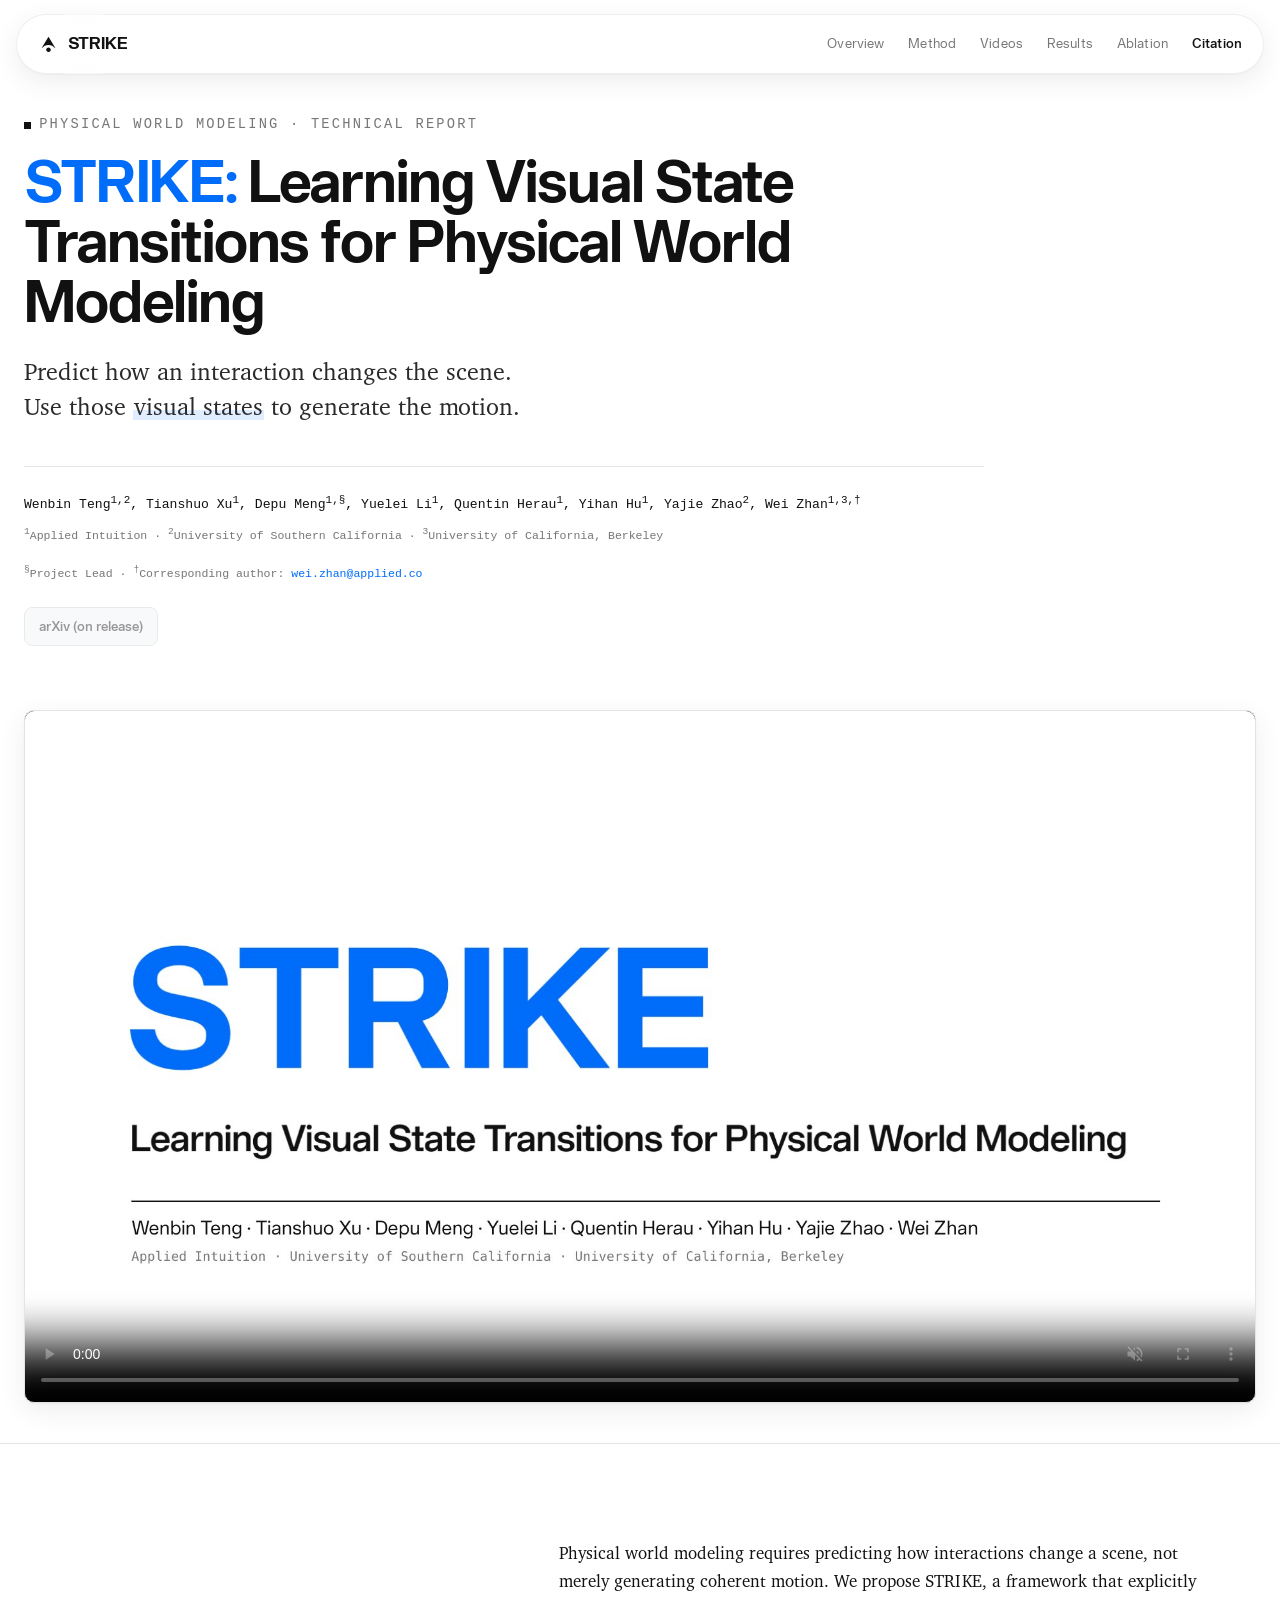
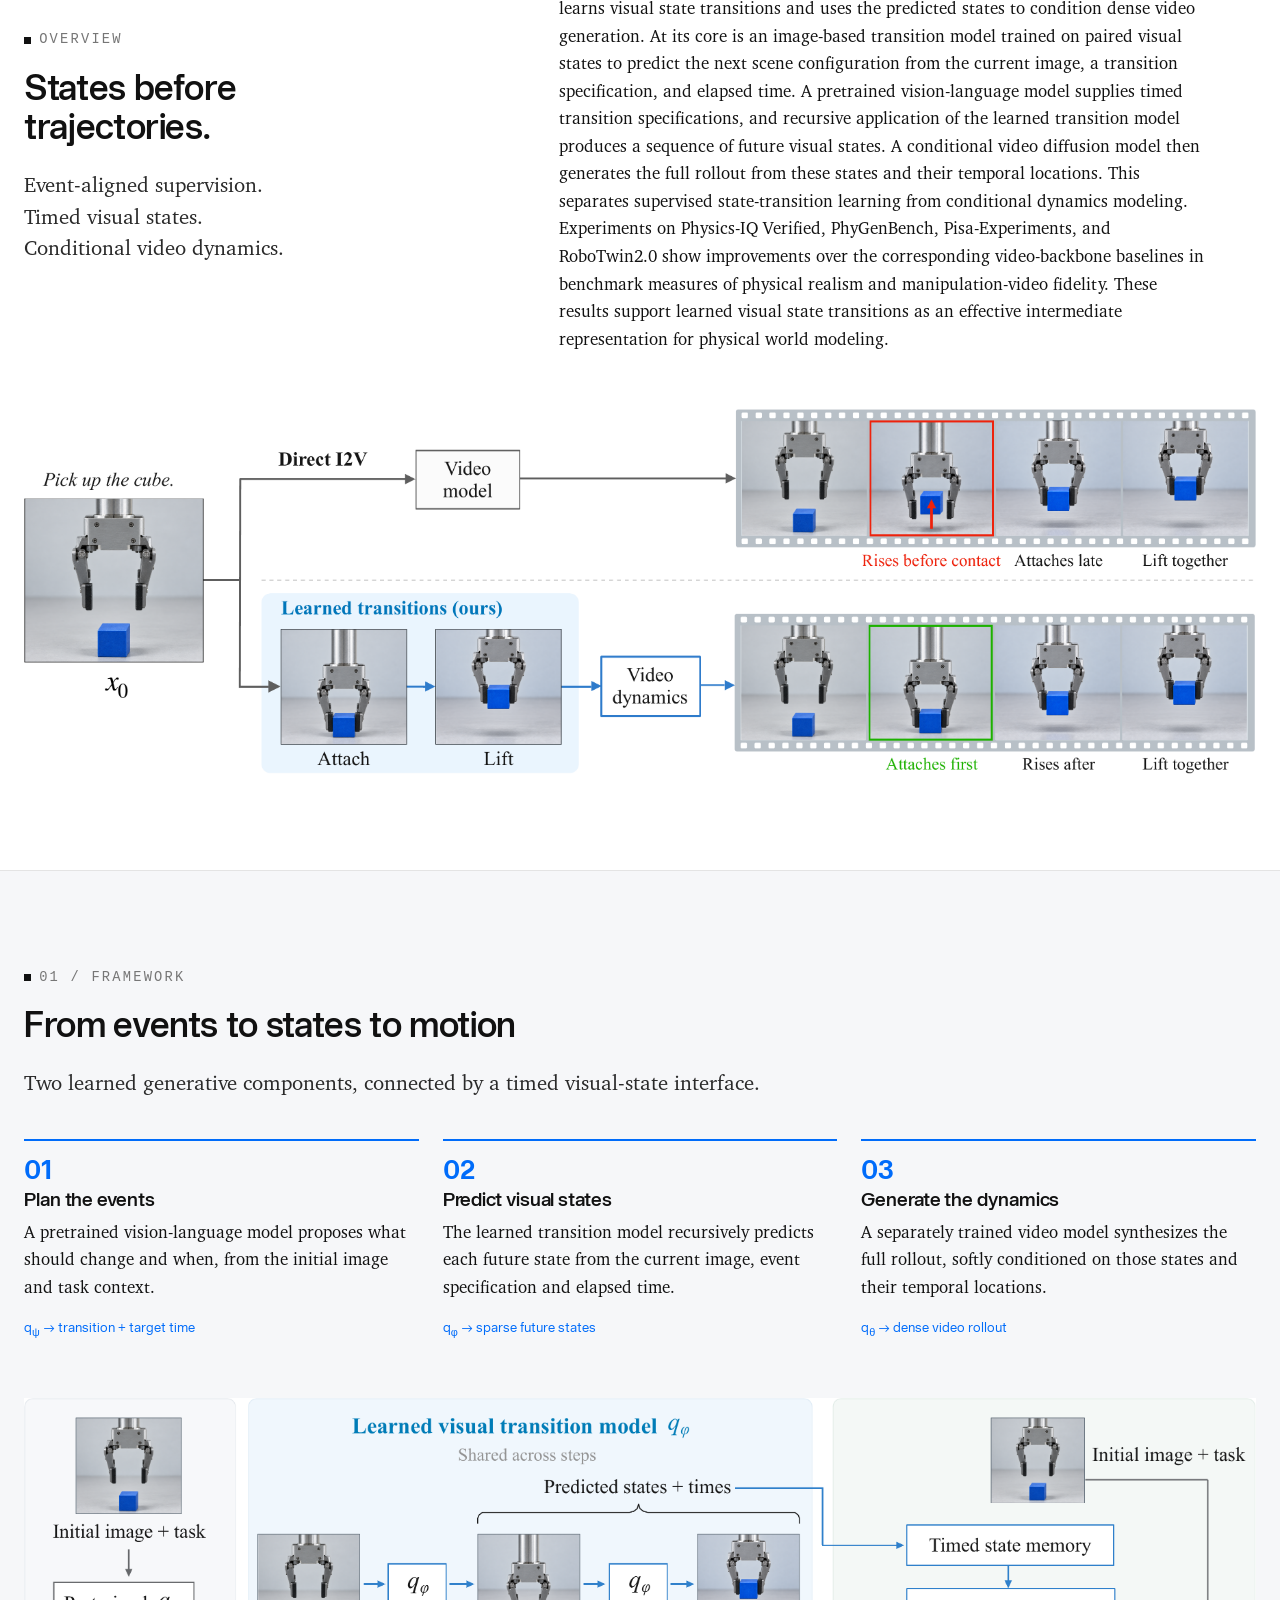
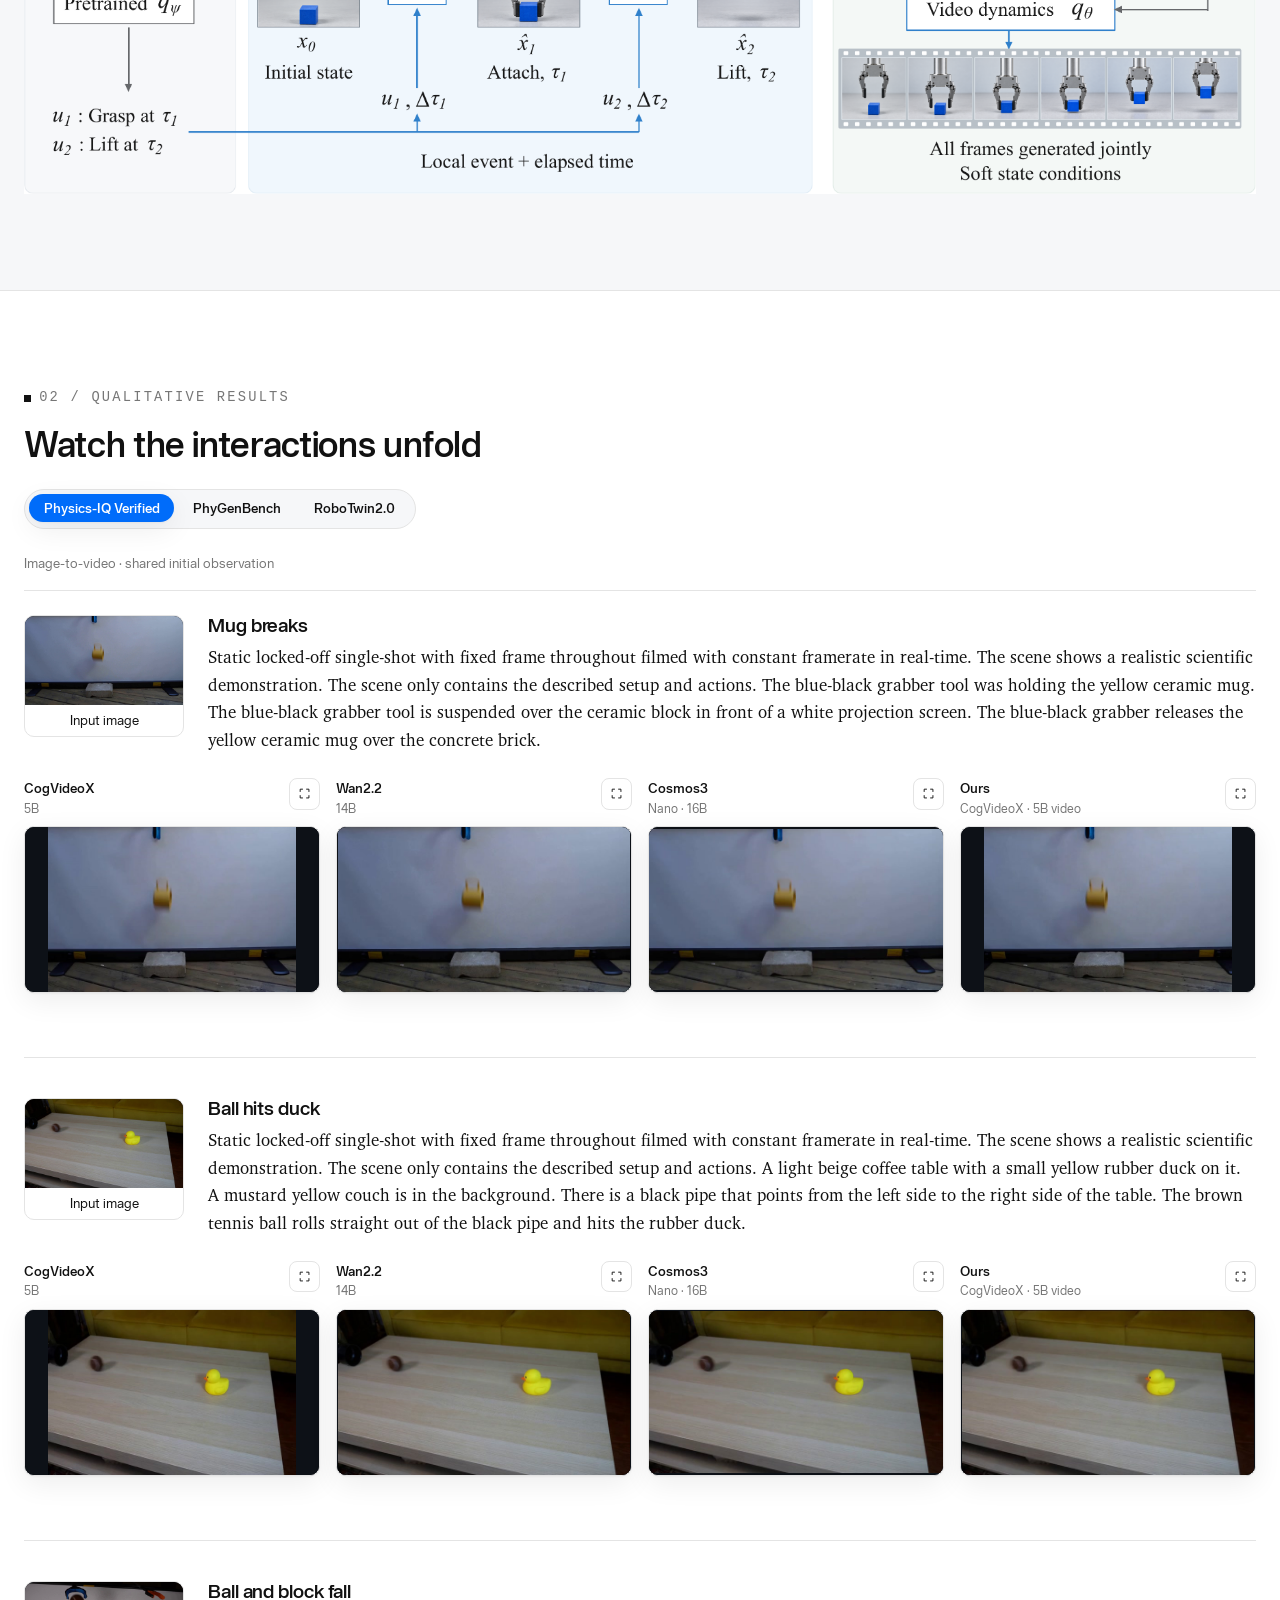
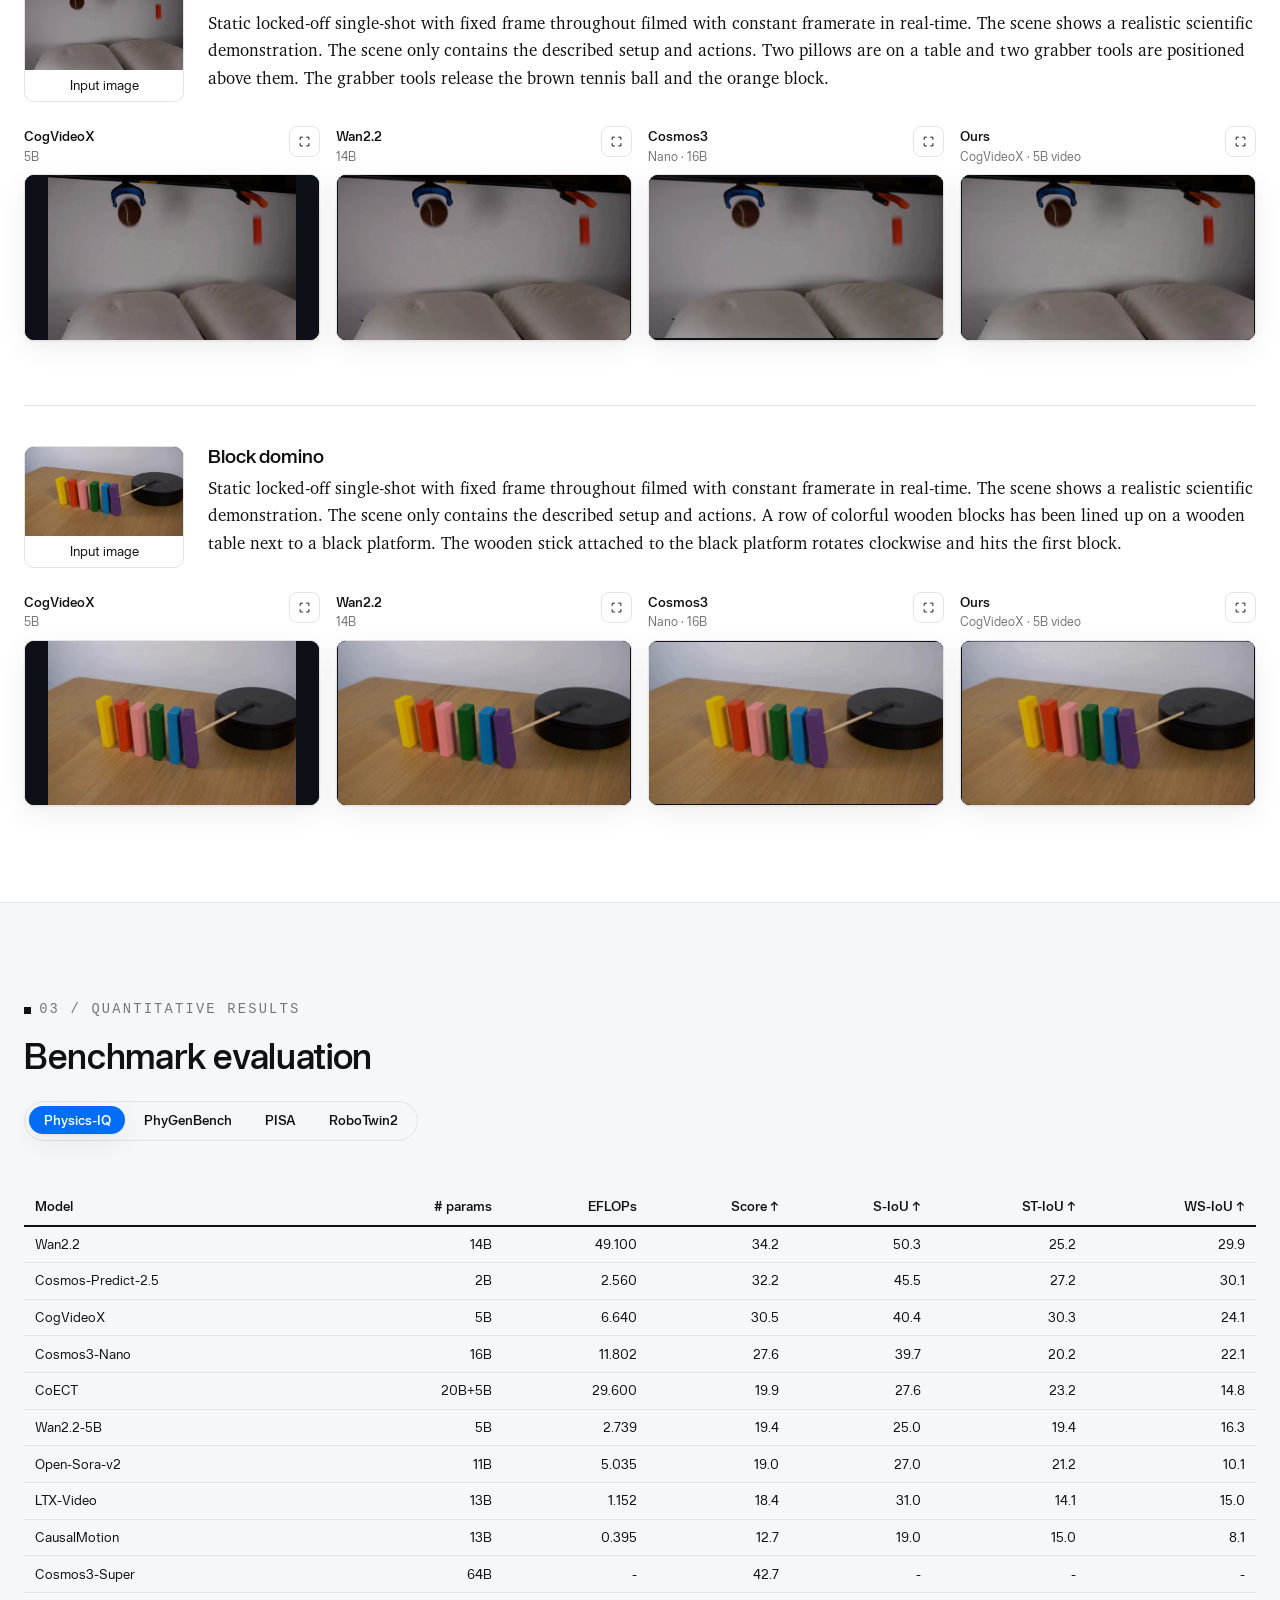
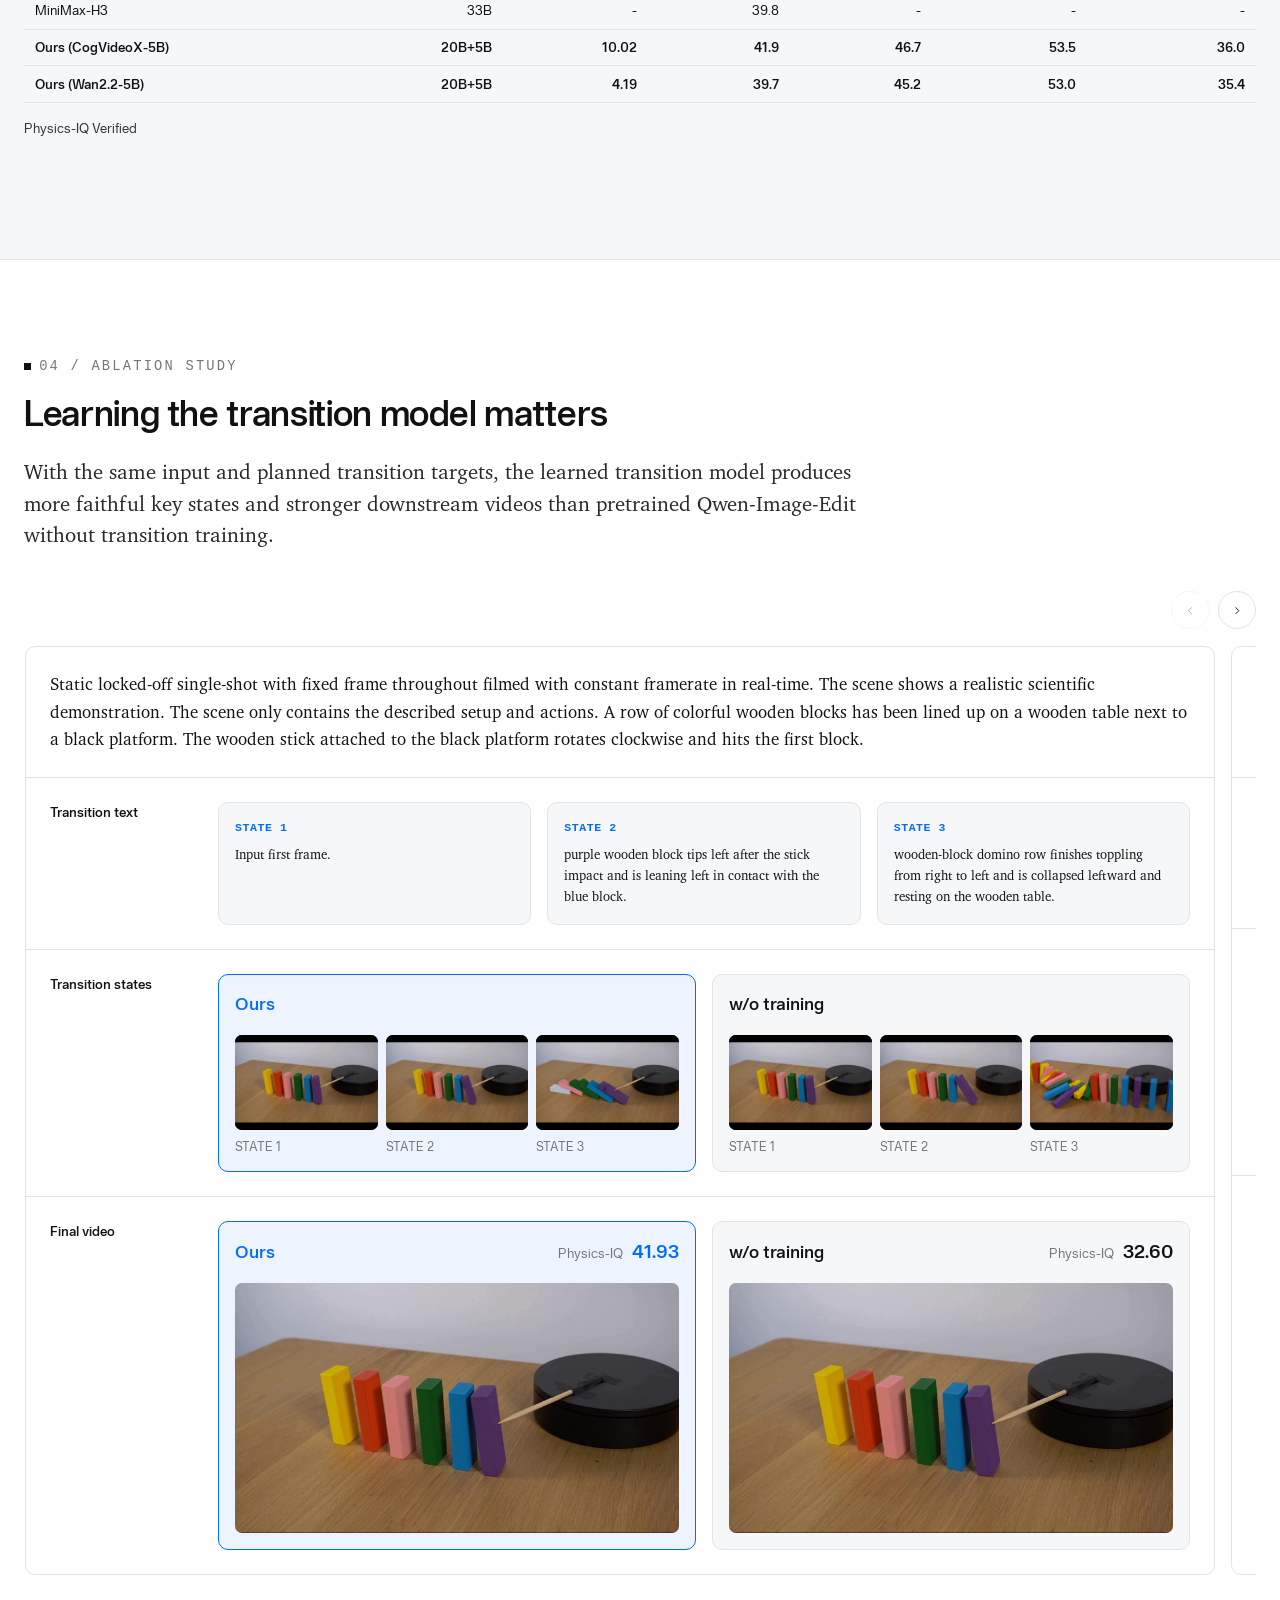
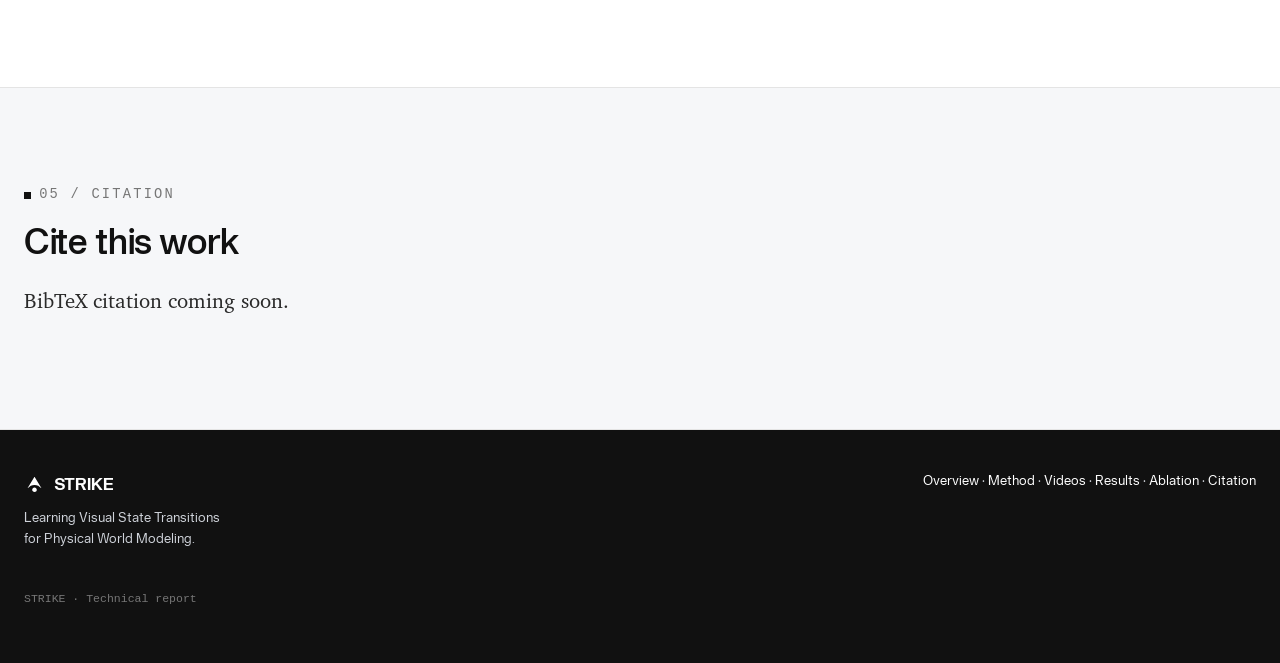
==== index.html @ 9489d782 "Initial release of the STRIKE project page Published from source ab4bfc5.  Co-Authored-By: Claude Op" ====
<!DOCTYPE html>
<html lang="en">
<head>
<meta charset="utf-8">
<meta name="viewport" content="width=device-width, initial-scale=1">
<meta name="referrer" content="no-referrer">
<title>STRIKE — Learning Visual State Transitions for Physical World Modeling</title>
<meta name="description" content="Technical report for STRIKE: Learning Visual State Transitions for Physical World Modeling. Explore the framework, complete video comparisons and benchmark results.">
<meta name="theme-color" content="#006CFA">
<meta property="og:type" content="website">
<meta property="og:url" content="https://strike-applied.github.io/">
<meta property="og:image" content="https://strike-applied.github.io/assets/posters/strike-teaser.jpg">
<meta name="twitter:card" content="summary_large_image">
<meta property="og:title" content="STRIKE: Learning Visual State Transitions for Physical World Modeling">
<meta property="og:description" content="Predict how an interaction changes the scene. Use those visual states to generate the motion.">
<link rel="canonical" href="https://strike-applied.github.io/">
<link rel="icon" href="assets/brand/favicon.ico" sizes="32x32">
<link rel="icon" href="assets/brand/icon.svg" type="image/svg+xml">
<link rel="apple-touch-icon" href="assets/brand/apple-touch-icon.png">
<script>document.documentElement.classList.add('js');</script>
<link rel="stylesheet" href="assets/css/styles.css">
<link rel="stylesheet" href="assets/css/site.css?v=2026-10-06-2">
</head>
<body>
<svg class="svg-library" aria-hidden="true" xmlns="http://www.w3.org/2000/svg">
  <symbol id="i-play" viewBox="0 0 24 24"><path d="m9 5 11 7-11 7Z" fill="currentColor" stroke="none"/></symbol>
  <symbol id="i-pause" viewBox="0 0 24 24"><path d="M8 5v14M16 5v14" stroke-width="3.5"/></symbol>
  <symbol id="i-arrow" viewBox="0 0 24 24"><path d="M5 12h14M13 6l6 6-6 6"/></symbol>
  <symbol id="i-left" viewBox="0 0 24 24"><path d="m14 6-6 6 6 6"/></symbol>
  <symbol id="i-right" viewBox="0 0 24 24"><path d="m10 6 6 6-6 6"/></symbol>
  <symbol id="i-download" viewBox="0 0 24 24"><path d="M12 3v12m-5-5 5 5 5-5M5 17v4h14v-4"/></symbol>
  <symbol id="i-expand" viewBox="0 0 24 24"><path d="M9 4H4v5m11-5h5v5M4 15v5h5m11-5v5h-5"/></symbol>
  <symbol id="i-reset" viewBox="0 0 24 24"><path d="M4 4v6h6M4.6 9a8 8 0 1 1-.1 6"/></symbol>
  <symbol id="i-close" viewBox="0 0 24 24"><path d="m6 6 12 12M18 6 6 18"/></symbol>
  <symbol id="i-grid" viewBox="0 0 24 24"><rect x="3" y="3" width="7" height="7" rx="1"/><rect x="14" y="3" width="7" height="7" rx="1"/><rect x="3" y="14" width="7" height="7" rx="1"/><rect x="14" y="14" width="7" height="7" rx="1"/></symbol>
</svg>
<a class="skip-link" href="#top">Skip to content</a>
<header class="site-header">
  <div class="header-pill">
    <a class="brand-mark" href="#top" aria-label="STRIKE, back to top"><span class="brand-word">STRIKE</span></a>
    <button class="nav-toggle" aria-label="Toggle navigation" aria-expanded="false" aria-controls="nav"><span></span><span></span><span></span></button>
    <nav class="nav" id="nav" aria-label="Main navigation">
      <a href="#overview">Overview</a><a href="#method">Method</a><a href="#comparisons">Videos</a><a href="#results">Results</a><a href="#ablation">Ablation</a><a href="#citation">Citation</a>
    </nav>
  </div>
</header>
<main id="top">
  <section class="hero" aria-labelledby="paper-title">
    <div class="wide">
      <div class="hero-intro reveal">
        <p class="eyebrow">Physical world modeling · Technical report</p>
        <h1 id="paper-title"><span class="accent">STRIKE:</span> Learning Visual State Transitions for Physical World Modeling</h1>
        <p class="lead">Predict how an interaction changes the scene.<br>Use those <mark class="hl">visual states</mark> to generate the motion.</p>
        <div class="hero-meta">
          <p class="byline"><span class="names">Wenbin Teng<sup>1,2</sup>, Tianshuo Xu<sup>1</sup>, Depu Meng<sup>1,§</sup>, Yuelei Li<sup>1</sup>, Quentin Herau<sup>1</sup>, Yihan Hu<sup>1</sup>, Yajie Zhao<sup>2</sup>, Wei Zhan<sup>1,3,†</sup></span></p>
          <p class="affil"><sup>1</sup>Applied Intuition · <sup>2</sup>University of Southern California · <sup>3</sup>University of California, Berkeley</p>
          <p class="affil"><sup>§</sup>Project Lead · <sup>†</sup>Corresponding author: <a href="mailto:wei.zhan@applied.co">wei.zhan@applied.co</a></p>
          <div class="actions">
            <!-- Replace with the arXiv link once the paper is public. -->
            <span class="btn btn-disabled" aria-disabled="true">arXiv (on release)</span>
          </div>
        </div>
      </div>
      <div class="teaser-video reveal">
        <div class="media-frame"><video autoplay data-autoplay muted loop playsinline controls preload="auto" poster="assets/posters/strike-teaser.jpg" src="assets/videos/teaser/strike-teaser.mp4" aria-label="STRIKE teaser: a Physics-IQ comparison, the state-transition idea, the three-stage pipeline on a RoboTwin2.0 episode, results on Physics-IQ Verified, PhyGenBench and RoboTwin2.0, and a wall of more STRIKE clips"></video></div>
      </div>
    </div>
  </section>

  <section id="overview" aria-labelledby="overview-title">
    <div class="wide">
      <div class="split reveal">
        <div class="split-text"><p class="eyebrow">Overview</p><h2 id="overview-title">States before<br>trajectories.</h2><p class="lead">Event-aligned supervision.<br>Timed visual states.<br>Conditional video dynamics.</p></div>
        <div class="prose"><p id="paper-abstract">Physical world modeling requires predicting how interactions change a scene, not merely generating coherent motion. We propose STRIKE, a framework that explicitly learns visual state transitions and uses the predicted states to condition dense video generation. At its core is an image-based transition model trained on paired visual states to predict the next scene configuration from the current image, a transition specification, and elapsed time. A pretrained vision-language model supplies timed transition specifications, and recursive application of the learned transition model produces a sequence of future visual states. A conditional video diffusion model then generates the full rollout from these states and their temporal locations. This separates supervised state-transition learning from conditional dynamics modeling. Experiments on Physics-IQ Verified, PhyGenBench, Pisa-Experiments, and RoboTwin2.0 show improvements over the corresponding video-backbone baselines in benchmark measures of physical realism and manipulation-video fidelity. These results support learned visual state transitions as an effective intermediate representation for physical world modeling.</p></div>
      </div>
      <img class="diagram reveal" src="assets/figures/teaser.webp" alt="Predict the state change, then the motion" width="3600" height="1065" loading="lazy" decoding="async">
    </div>
  </section>

  <section id="method" aria-labelledby="method-title">
    <div class="wide">
      <div class="reveal"><p class="eyebrow">01 / Framework</p><h2 id="method-title">From events to states to motion</h2><p class="lead prose">Two learned generative components, connected by a timed visual-state interface.</p>
        <div class="contribs">
          <article class="contrib"><div class="num">01</div><h3>Plan the events</h3><p>A pretrained vision-language model proposes what should change and when, from the initial image and task context.</p><p class="contrib-outcome">q<sub>ψ</sub> → transition + target time</p></article>
          <article class="contrib"><div class="num">02</div><h3>Predict visual states</h3><p>The learned transition model recursively predicts each future state from the current image, event specification and elapsed time.</p><p class="contrib-outcome">q<sub>φ</sub> → sparse future states</p></article>
          <article class="contrib"><div class="num">03</div><h3>Generate the dynamics</h3><p>A separately trained video model synthesizes the full rollout, softly conditioned on those states and their temporal locations.</p><p class="contrib-outcome">q<sub>θ</sub> → dense video rollout</p></article>
        </div>
      </div>
      <img class="diagram reveal" src="assets/figures/architecture.webp" alt="Framework overview" width="3600" height="1159" loading="lazy" decoding="async">
    </div>
  </section>

  <section id="comparisons" aria-labelledby="comparison-title">
    <div class="wide">
      <div class="reveal"><p class="eyebrow">02 / Qualitative results</p><h2 id="comparison-title">Watch the interactions unfold</h2></div>
      <div id="interactive-gallery" class="tabs" hidden>
        <div class="tabs-nav" role="tablist" aria-label="Video benchmark">
          <span class="tabs-slider" aria-hidden="true"></span>
          <button class="tab-btn is-active" role="tab" id="tab-physicsiq" aria-controls="gallery-panel" aria-selected="true" data-benchmark="physicsiq">Physics-IQ Verified</button>
          <button class="tab-btn" role="tab" id="tab-phygenbench" aria-controls="gallery-panel" aria-selected="false" tabindex="-1" data-benchmark="phygenbench">PhyGenBench</button>
          <button class="tab-btn" role="tab" id="tab-robotwin" aria-controls="gallery-panel" aria-selected="false" tabindex="-1" data-benchmark="robotwin">RoboTwin2.0</button>
        </div>
        <div id="gallery-panel" role="tabpanel" aria-labelledby="tab-physicsiq" tabindex="0">
          <div class="gallery-topline"><span id="benchmark-setting"></span></div>
          <div id="comparison-examples"></div>
        </div>
      </div>
      <noscript><p class="table-lead">Open the benchmarks below to access all 52 complete clips. Enable JavaScript for the inline video gallery.</p>
      <details class="content-details" id="video-library"><summary>All 12 examples · Direct video files</summary><details class="content-details"><summary>Physics-IQ Verified · 4 examples</summary><article class="library-case" id="clip-physicsiq-125"><h3>Mug breaks</h3><p class="prose">Static locked-off single-shot with fixed frame throughout filmed with constant framerate in real-time. The scene shows a realistic scientific demonstration. The scene only contains the described setup and actions. The blue-black grabber tool was holding the yellow ceramic mug. The blue-black grabber tool is suspended over the ceramic block in front of a white projection screen. The blue-black grabber releases the yellow ceramic mug over the concrete brick.</p><div class="actions"><a class="btn" href="assets/videos/physicsiq/125-cogvideox.mp4" target="_blank" rel="noopener">CogVideoX · 5B ↗</a><a class="btn" href="assets/videos/physicsiq/125-wan22.mp4" target="_blank" rel="noopener">Wan2.2 · 14B ↗</a><a class="btn" href="assets/videos/physicsiq/125-cosmos3.mp4" target="_blank" rel="noopener">Cosmos3 · Nano · 16B ↗</a><a class="btn" href="assets/videos/physicsiq/125-ours.mp4" target="_blank" rel="noopener">Ours · CogVideoX · 5B video ↗</a></div></article><article class="library-case" id="clip-physicsiq-9"><h3>Ball hits duck</h3><p class="prose">Static locked-off single-shot with fixed frame throughout filmed with constant framerate in real-time. The scene shows a realistic scientific demonstration. The scene only contains the described setup and actions. A light beige coffee table with a small yellow rubber duck on it. A mustard yellow couch is in the background. There is a black pipe that points from the left side to the right side of the table. The brown tennis ball rolls straight out of the black pipe and hits the rubber duck.</p><div class="actions"><a class="btn" href="assets/videos/physicsiq/009-cogvideox.mp4" target="_blank" rel="noopener">CogVideoX · 5B ↗</a><a class="btn" href="assets/videos/physicsiq/009-wan22.mp4" target="_blank" rel="noopener">Wan2.2 · 14B ↗</a><a class="btn" href="assets/videos/physicsiq/009-cosmos3.mp4" target="_blank" rel="noopener">Cosmos3 · Nano · 16B ↗</a><a class="btn" href="assets/videos/physicsiq/009-ours.mp4" target="_blank" rel="noopener">Ours · CogVideoX · 5B video ↗</a></div></article><article class="library-case" id="clip-physicsiq-1"><h3>Ball and block fall</h3><p class="prose">Static locked-off single-shot with fixed frame throughout filmed with constant framerate in real-time. The scene shows a realistic scientific demonstration. The scene only contains the described setup and actions. Two pillows are on a table and two grabber tools are positioned above them. The grabber tools release the brown tennis ball and the orange block.</p><div class="actions"><a class="btn" href="assets/videos/physicsiq/001-cogvideox.mp4" target="_blank" rel="noopener">CogVideoX · 5B ↗</a><a class="btn" href="assets/videos/physicsiq/001-wan22.mp4" target="_blank" rel="noopener">Wan2.2 · 14B ↗</a><a class="btn" href="assets/videos/physicsiq/001-cosmos3.mp4" target="_blank" rel="noopener">Cosmos3 · Nano · 16B ↗</a><a class="btn" href="assets/videos/physicsiq/001-ours.mp4" target="_blank" rel="noopener">Ours · CogVideoX · 5B video ↗</a></div></article><article class="library-case" id="clip-physicsiq-36"><h3>Block domino</h3><p class="prose">Static locked-off single-shot with fixed frame throughout filmed with constant framerate in real-time. The scene shows a realistic scientific demonstration. The scene only contains the described setup and actions. A row of colorful wooden blocks has been lined up on a wooden table next to a black platform. The wooden stick attached to the black platform rotates clockwise and hits the first block.</p><div class="actions"><a class="btn" href="assets/videos/physicsiq/036-cogvideox.mp4" target="_blank" rel="noopener">CogVideoX · 5B ↗</a><a class="btn" href="assets/videos/physicsiq/036-wan22.mp4" target="_blank" rel="noopener">Wan2.2 · 14B ↗</a><a class="btn" href="assets/videos/physicsiq/036-cosmos3.mp4" target="_blank" rel="noopener">Cosmos3 · Nano · 16B ↗</a><a class="btn" href="assets/videos/physicsiq/036-ours.mp4" target="_blank" rel="noopener">Ours · CogVideoX · 5B video ↗</a></div></article></details>
<details class="content-details"><summary>PhyGenBench · 6 examples</summary><article class="library-case" id="clip-phygenbench-11"><h3>Stress</h3><p class="prose">A timelapse of a water-filled sponge being forcefully squeezed by hand, with the pressure intensifying rapidly over time.</p><div class="actions"><a class="btn" href="assets/videos/phygenbench/011-cogvideox.mp4" target="_blank" rel="noopener">CogVideoX · 5B ↗</a><a class="btn" href="assets/videos/phygenbench/011-opensora.mp4" target="_blank" rel="noopener">Open-Sora · v2 · 11B ↗</a><a class="btn" href="assets/videos/phygenbench/011-causalmotion.mp4" target="_blank" rel="noopener">CausalMotion · 13B ↗</a><a class="btn" href="assets/videos/phygenbench/011-cosmos3.mp4" target="_blank" rel="noopener">Cosmos3 · Nano · 16B ↗</a><a class="btn" href="assets/videos/phygenbench/011-ours.mp4" target="_blank" rel="noopener">Ours · CogVideoX · 5B video ↗</a></div></article><article class="library-case" id="clip-phygenbench-26"><h3>Elasticity</h3><p class="prose">A vibrant, elastic rubber ball is thrown forcefully towards the ground, capturing its dynamic interaction with the surface upon impact.</p><div class="actions"><a class="btn" href="assets/videos/phygenbench/026-cogvideox.mp4" target="_blank" rel="noopener">CogVideoX · 5B ↗</a><a class="btn" href="assets/videos/phygenbench/026-opensora.mp4" target="_blank" rel="noopener">Open-Sora · v2 · 11B ↗</a><a class="btn" href="assets/videos/phygenbench/026-causalmotion.mp4" target="_blank" rel="noopener">CausalMotion · 13B ↗</a><a class="btn" href="assets/videos/phygenbench/026-cosmos3.mp4" target="_blank" rel="noopener">Cosmos3 · Nano · 16B ↗</a><a class="btn" href="assets/videos/phygenbench/026-ours.mp4" target="_blank" rel="noopener">Ours · CogVideoX · 5B video ↗</a></div></article><article class="library-case" id="clip-phygenbench-92"><h3>Solidification</h3><p class="prose">A timelapse captures the transformation of a glass of juice as the temperature significantly drops to very low levels.</p><div class="actions"><a class="btn" href="assets/videos/phygenbench/092-cogvideox.mp4" target="_blank" rel="noopener">CogVideoX · 5B ↗</a><a class="btn" href="assets/videos/phygenbench/092-opensora.mp4" target="_blank" rel="noopener">Open-Sora · v2 · 11B ↗</a><a class="btn" href="assets/videos/phygenbench/092-causalmotion.mp4" target="_blank" rel="noopener">CausalMotion · 13B ↗</a><a class="btn" href="assets/videos/phygenbench/092-cosmos3.mp4" target="_blank" rel="noopener">Cosmos3 · Nano · 16B ↗</a><a class="btn" href="assets/videos/phygenbench/092-ours.mp4" target="_blank" rel="noopener">Ours · CogVideoX · 5B video ↗</a></div></article><article class="library-case" id="clip-phygenbench-99"><h3>Melting</h3><p class="prose">A timelapse captures the gradual transformation of ice cream as the temperature rises significantly.</p><div class="actions"><a class="btn" href="assets/videos/phygenbench/099-cogvideox.mp4" target="_blank" rel="noopener">CogVideoX · 5B ↗</a><a class="btn" href="assets/videos/phygenbench/099-opensora.mp4" target="_blank" rel="noopener">Open-Sora · v2 · 11B ↗</a><a class="btn" href="assets/videos/phygenbench/099-causalmotion.mp4" target="_blank" rel="noopener">CausalMotion · 13B ↗</a><a class="btn" href="assets/videos/phygenbench/099-cosmos3.mp4" target="_blank" rel="noopener">Cosmos3 · Nano · 16B ↗</a><a class="btn" href="assets/videos/phygenbench/099-ours.mp4" target="_blank" rel="noopener">Ours · CogVideoX · 5B video ↗</a></div></article><article class="library-case" id="clip-phygenbench-102"><h3>Liquefaction</h3><p class="prose">A timelapse captures the transformation as fog in a cold environment comes into contact with a warm car window.</p><div class="actions"><a class="btn" href="assets/videos/phygenbench/102-cogvideox.mp4" target="_blank" rel="noopener">CogVideoX · 5B ↗</a><a class="btn" href="assets/videos/phygenbench/102-opensora.mp4" target="_blank" rel="noopener">Open-Sora · v2 · 11B ↗</a><a class="btn" href="assets/videos/phygenbench/102-causalmotion.mp4" target="_blank" rel="noopener">CausalMotion · 13B ↗</a><a class="btn" href="assets/videos/phygenbench/102-cosmos3.mp4" target="_blank" rel="noopener">Cosmos3 · Nano · 16B ↗</a><a class="btn" href="assets/videos/phygenbench/102-ours.mp4" target="_blank" rel="noopener">Ours · CogVideoX · 5B video ↗</a></div></article><article class="library-case" id="clip-phygenbench-156"><h3>Redox property</h3><p class="prose">A timelapse captures the transformation of a clean and smooth piece of iron in a humid environment over decades.</p><div class="actions"><a class="btn" href="assets/videos/phygenbench/156-cogvideox.mp4" target="_blank" rel="noopener">CogVideoX · 5B ↗</a><a class="btn" href="assets/videos/phygenbench/156-opensora.mp4" target="_blank" rel="noopener">Open-Sora · v2 · 11B ↗</a><a class="btn" href="assets/videos/phygenbench/156-causalmotion.mp4" target="_blank" rel="noopener">CausalMotion · 13B ↗</a><a class="btn" href="assets/videos/phygenbench/156-cosmos3.mp4" target="_blank" rel="noopener">Cosmos3 · Nano · 16B ↗</a><a class="btn" href="assets/videos/phygenbench/156-ours.mp4" target="_blank" rel="noopener">Ours · CogVideoX · 5B video ↗</a></div></article></details>
<details class="content-details"><summary>RoboTwin2.0 · 2 examples</summary><article class="library-case" id="clip-robotwin-151"><h3>Blocks ranking rgb</h3><p class="prose">Position red block, green block, and blue block on a surface from left to right in the order red, green, blue.</p><div class="actions"><a class="btn" href="assets/videos/robotwin/151-wan22.mp4" target="_blank" rel="noopener">Wan2.2 · 5B ↗</a><a class="btn" href="assets/videos/robotwin/151-ours.mp4" target="_blank" rel="noopener">Ours · Wan2.2 · 5B video ↗</a><a class="btn" href="assets/videos/robotwin/151-reference.mp4" target="_blank" rel="noopener">Ground truth · Upscaled reference ↗</a></div></article><article class="library-case" id="clip-robotwin-15"><h3>Place a2b right</h3><p class="prose">Place the plastic blue stapler with metal parts directly on the small rectangular tea box&#x27;s right.</p><div class="actions"><a class="btn" href="assets/videos/robotwin/015-wan22.mp4" target="_blank" rel="noopener">Wan2.2 · 5B ↗</a><a class="btn" href="assets/videos/robotwin/015-ours.mp4" target="_blank" rel="noopener">Ours · Wan2.2 · 5B video ↗</a><a class="btn" href="assets/videos/robotwin/015-reference.mp4" target="_blank" rel="noopener">Ground truth · Upscaled reference ↗</a></div></article></details></details>
      </noscript>
    </div>
  </section>

  <section id="results" aria-labelledby="results-title">
    <div class="wide">
      <div class="reveal"><p class="eyebrow">03 / Quantitative results</p><h2 id="results-title">Benchmark evaluation</h2></div>
      <div class="tabs">
        <div class="tabs-nav" id="results-nav" role="tablist" aria-label="Quantitative benchmark" hidden>
          <span class="tabs-slider" aria-hidden="true"></span>
          <button class="tab-btn is-active" role="tab" id="results-tab-physicsiq" aria-controls="results-physicsiq" aria-selected="true" data-results="physicsiq">Physics-IQ</button>
          <button class="tab-btn" role="tab" id="results-tab-phygenbench" aria-controls="results-phygenbench" aria-selected="false" tabindex="-1" data-results="phygenbench">PhyGenBench</button>
          <button class="tab-btn" role="tab" id="results-tab-pisa" aria-controls="results-pisa" aria-selected="false" tabindex="-1" data-results="pisa">PISA</button>
          <button class="tab-btn" role="tab" id="results-tab-robotwin" aria-controls="results-robotwin" aria-selected="false" tabindex="-1" data-results="robotwin">RoboTwin2</button>
        </div>
        <div id="results-physicsiq" class="results-panel" role="tabpanel" aria-labelledby="results-tab-physicsiq" tabindex="0">
      <div class="table-wrap" tabindex="0" role="region" aria-label="Physics-IQ Verified results, scroll horizontally">
        <table class="data"><caption>Physics-IQ Verified</caption><thead><tr><th scope="col">Model</th><th scope="col"># params</th><th scope="col">EFLOPs</th><th scope="col">Score ↑</th><th scope="col">S-IoU ↑</th><th scope="col">ST-IoU ↑</th><th scope="col">WS-IoU ↑</th></tr></thead><tbody><tr><th scope="row">Wan2.2</th><td>14B</td><td>49.100</td><td>34.2</td><td>50.3</td><td>25.2</td><td>29.9</td></tr><tr><th scope="row">Cosmos-Predict-2.5</th><td>2B</td><td>2.560</td><td>32.2</td><td>45.5</td><td>27.2</td><td>30.1</td></tr><tr><th scope="row">CogVideoX</th><td>5B</td><td>6.640</td><td>30.5</td><td>40.4</td><td>30.3</td><td>24.1</td></tr><tr><th scope="row">Cosmos3-Nano</th><td>16B</td><td>11.802</td><td>27.6</td><td>39.7</td><td>20.2</td><td>22.1</td></tr><tr><th scope="row">CoECT</th><td>20B+5B</td><td>29.600</td><td>19.9</td><td>27.6</td><td>23.2</td><td>14.8</td></tr><tr><th scope="row">Wan2.2-5B</th><td>5B</td><td>2.739</td><td>19.4</td><td>25.0</td><td>19.4</td><td>16.3</td></tr><tr><th scope="row">Open-Sora-v2</th><td>11B</td><td>5.035</td><td>19.0</td><td>27.0</td><td>21.2</td><td>10.1</td></tr><tr><th scope="row">LTX-Video</th><td>13B</td><td>1.152</td><td>18.4</td><td>31.0</td><td>14.1</td><td>15.0</td></tr><tr><th scope="row">CausalMotion</th><td>13B</td><td>0.395</td><td>12.7</td><td>19.0</td><td>15.0</td><td>8.1</td></tr><tr><th scope="row">Cosmos3-Super</th><td>64B</td><td>-</td><td>42.7</td><td>-</td><td>-</td><td>-</td></tr><tr><th scope="row">MiniMax-H3</th><td>33B</td><td>-</td><td>39.8</td><td>-</td><td>-</td><td>-</td></tr><tr class="is-best"><th scope="row">Ours (CogVideoX-5B)</th><td>20B+5B</td><td>10.02</td><td>41.9</td><td>46.7</td><td>53.5</td><td>36.0</td></tr><tr class="is-best"><th scope="row">Ours (Wan2.2-5B)</th><td>20B+5B</td><td>4.19</td><td>39.7</td><td>45.2</td><td>53.0</td><td>35.4</td></tr></tbody></table>
      </div>
    </div>
<div id="results-phygenbench" class="results-panel" role="tabpanel" aria-labelledby="results-tab-phygenbench" tabindex="0">
      <div class="table-wrap" tabindex="0" role="region" aria-label="PhyGenBench results, scroll horizontally">
        <table class="data"><caption>PhyGenBench</caption><thead><tr><th scope="col">Method</th><th scope="col"># param</th><th scope="col">Mechanics ↑</th><th scope="col">Optics ↑</th><th scope="col">Thermal ↑</th><th scope="col">Material ↑</th><th scope="col">Average ↑</th></tr></thead><tbody><tr><th scope="row">VideoCrafter2</th><td>1.4B</td><td>40.00</td><td>58.00</td><td>28.89</td><td>34.17</td><td>42.08</td></tr><tr><th scope="row">LaVie</th><td>0.91B</td><td>29.17</td><td>50.67</td><td>23.33</td><td>32.50</td><td>35.63</td></tr><tr><th scope="row">Open-Sora v2</th><td>11B</td><td>55.00</td><td>66.67</td><td>47.78</td><td>50.83</td><td>56.25</td></tr><tr><th scope="row">LTX-Video</th><td>13B</td><td>45.83</td><td>65.33</td><td>43.33</td><td>37.50</td><td>49.37</td></tr><tr><th scope="row">DreamWorld</th><td>1.3B</td><td>54.17</td><td>64.67</td><td>51.11</td><td>43.33</td><td>54.17</td></tr><tr><th scope="row">Cosmos3-Nano</th><td>16B</td><td>57.50</td><td>75.33</td><td>48.89</td><td>46.67</td><td>58.75</td></tr><tr><th scope="row">Cosmos-Predict2.5</th><td>2B</td><td>60.00</td><td>68.00</td><td>52.22</td><td>43.33</td><td>56.87</td></tr><tr><th scope="row">PhysVid</th><td>1.7B</td><td>44.17</td><td>60.00</td><td>38.89</td><td>33.33</td><td>45.42</td></tr><tr><th scope="row">CausalMotion</th><td>13B</td><td>73.33</td><td>75.33</td><td>65.56</td><td>64.17</td><td>70.21</td></tr><tr><th scope="row">Wan2.2</th><td>5B</td><td>50.83</td><td>65.33</td><td>41.11</td><td>40.00</td><td>50.83</td></tr><tr><th scope="row">CogVideoX</th><td>5B</td><td>50.00</td><td>67.33</td><td>44.44</td><td>51.67</td><td>54.79</td></tr><tr><th scope="row">VideoREPA</th><td>5B</td><td>44.17</td><td>67.33</td><td>43.33</td><td>44.17</td><td>51.25</td></tr><tr><th scope="row">LaMo</th><td>5B</td><td>45.83</td><td>65.33</td><td>46.67</td><td>44.17</td><td>51.67</td></tr><tr class="is-best"><th scope="row">Ours (CogVideoX-5B)</th><td>20B+5B</td><td>69.17</td><td>80.67</td><td>81.11</td><td>76.67</td><td>76.91</td></tr><tr class="is-best"><th scope="row">Ours (Wan2.2-5B)</th><td>20B+5B</td><td>67.50</td><td>79.33</td><td>82.22</td><td>74.17</td><td>75.62</td></tr></tbody></table>
      </div>
    </div>
<div id="results-pisa" class="results-panel" role="tabpanel" aria-labelledby="results-tab-pisa" tabindex="0">
      <div class="table-wrap" tabindex="0" role="region" aria-label="PISA Experiments results, scroll horizontally">
        <table class="data"><caption>PISA Experiments</caption><thead><tr><th scope="col">Method</th><th scope="col">L2 ↓</th><th scope="col">CD ↓</th><th scope="col">IoU ↑</th></tr></thead><tbody><tr><th scope="row">CausalMotion</th><td>0.1292</td><td>0.3435</td><td>0.0966</td></tr><tr><th scope="row">CogVideoX-5B</th><td>0.1180</td><td>0.3017</td><td>0.1481</td></tr><tr><th scope="row">Cosmos-Predict2.5</th><td>0.1373</td><td>0.3871</td><td>0.1467</td></tr><tr><th scope="row">Cosmos3-Nano</th><td>0.1250</td><td>0.3437</td><td>0.1361</td></tr><tr><th scope="row">LaMo-5B</th><td>0.1113</td><td>0.2888</td><td>0.1590</td></tr><tr><th scope="row">LTX-Video</th><td>0.1181</td><td>0.3071</td><td>0.1017</td></tr><tr><th scope="row">OpenSoraV2</th><td>0.1293</td><td>0.3310</td><td>0.0846</td></tr><tr class="is-best"><th scope="row">Ours (CogVideoX-5B)</th><td>0.0949</td><td>0.2495</td><td>0.1753</td></tr><tr class="is-best"><th scope="row">Ours (Wan2.2-5B)</th><td>0.1010</td><td>0.2637</td><td>0.1485</td></tr></tbody></table>
      </div>
    </div>
<div id="results-robotwin" class="results-panel" role="tabpanel" aria-labelledby="results-tab-robotwin" tabindex="0">
      <div class="table-wrap" tabindex="0" role="region" aria-label="RoboTwin2 val500 results, scroll horizontally">
        <table class="data"><caption>RoboTwin2 val500</caption><thead><tr><th scope="col">Method</th><th scope="col">EWMScore ↑</th><th scope="col">Trajectory ↑</th><th scope="col">Interaction ↑</th><th scope="col">Perspectivity ↑</th><th scope="col">Instruction ↑</th><th scope="col">Semantic ↑</th></tr></thead><tbody><tr><th scope="row">OpenDW</th><td>44.26</td><td>0.0220</td><td>0.2556</td><td>0.6096</td><td>0.2080</td><td>0.8685</td></tr><tr><th scope="row">Ctrl-World</th><td>60.16</td><td>0.2217</td><td>0.5268</td><td>0.7776</td><td>0.4960</td><td>0.8782</td></tr><tr><th scope="row">CogVideoX-5B</th><td>58.04</td><td>0.2301</td><td>0.5432</td><td>0.7952</td><td>0.5180</td><td>0.8934</td></tr><tr><th scope="row">Wan2.2-5B</th><td>59.16</td><td>0.2372</td><td>0.5088</td><td>0.8040</td><td>0.4560</td><td>0.8866</td></tr><tr class="is-best"><th scope="row">Ours (CogVideoX-5B)</th><td>60.51</td><td>0.3306</td><td>0.5900</td><td>0.8160</td><td>0.5916</td><td>0.8975</td></tr><tr class="is-best"><th scope="row">Ours (Wan2.2-5B)</th><td>62.53</td><td>0.3368</td><td>0.6012</td><td>0.8448</td><td>0.6012</td><td>0.8943</td></tr></tbody></table>
      </div>
    </div>
      </div>
    </div>
  </section>

  <section id="ablation" aria-labelledby="ablation-title">
    <div class="wide">
      <div class="reveal">
        <p class="eyebrow">04 / Ablation study</p>
        <h2 id="ablation-title">Learning the transition model matters</h2>
        <p class="lead prose">With the same input and planned transition targets, the learned transition model produces more faithful key states and stronger downstream videos than pretrained Qwen-Image-Edit without transition training.</p>
      </div>
      <div class="ablation-carousel reveal" data-ablation-carousel>
        <div class="ablation-carousel-bar">
          <div class="ablation-carousel-controls" data-ablation-controls hidden>
            <button type="button" data-ablation-direction="-1" aria-label="Previous ablation sample"><svg class="icon" aria-hidden="true"><use href="#i-left"/></svg></button>
            <button type="button" data-ablation-direction="1" aria-label="Next ablation sample"><svg class="icon" aria-hidden="true"><use href="#i-right"/></svg></button>
          </div>
        </div>
        <div class="ablation-track" data-ablation-track role="region" aria-label="Ablation study samples" tabindex="0">
            <article class="ablation-card" data-ablation-card aria-label="Ablation sample: Block domino">
              <p class="ablation-prompt">Static locked-off single-shot with fixed frame throughout filmed with constant framerate in real-time. The scene shows a realistic scientific demonstration. The scene only contains the described setup and actions. A row of colorful wooden blocks has been lined up on a wooden table next to a black platform. The wooden stick attached to the black platform rotates clockwise and hits the first block.</p>

              <div class="ablation-row">
                <div class="ablation-row-label">Transition text</div>
                <div class="ablation-transition-list">
                    <p class="ablation-transition-line"><span>State 1</span>Input first frame.</p>
                    <p class="ablation-transition-line"><span>State 2</span>purple wooden block tips left after the stick impact and is leaning left in contact with the blue block.</p>
                    <p class="ablation-transition-line"><span>State 3</span>wooden-block domino row finishes toppling from right to left and is collapsed leftward and resting on the wooden table.</p>
                </div>
              </div>

              <div class="ablation-row">
                <div class="ablation-row-label">Transition states</div>
                <div class="ablation-method-grid">
                  <section class="ablation-method ablation-method-ours" aria-label="Ours transition states">
                    <header>Ours</header>
                    <div class="ablation-frame-strip">
                        <figure class="ablation-keyframe">
                          <a href="assets/ablation/sample_0036_block-domino_right/ours/keyframes/kf0.png" target="_blank" rel="noopener noreferrer" aria-label="Open Ours state 1 (input image) for Block domino">
                            <img src="assets/ablation/sample_0036_block-domino_right/ours/keyframes/kf0.png" alt="Input image (state 1) for Block domino" width="720" height="480" loading="lazy" decoding="async">
                          </a>
                          <figcaption>State 1</figcaption>
                        </figure>
                        <figure class="ablation-keyframe">
                          <a href="assets/ablation/sample_0036_block-domino_right/ours/keyframes/kf1.png" target="_blank" rel="noopener noreferrer" aria-label="Open Ours state 2 for Block domino">
                            <img src="assets/ablation/sample_0036_block-domino_right/ours/keyframes/kf1.png" alt="Ours predicted state 2 for Block domino" width="720" height="480" loading="lazy" decoding="async">
                          </a>
                          <figcaption>State 2</figcaption>
                        </figure>
                        <figure class="ablation-keyframe">
                          <a href="assets/ablation/sample_0036_block-domino_right/ours/keyframes/kf2.png" target="_blank" rel="noopener noreferrer" aria-label="Open Ours state 3 for Block domino">
                            <img src="assets/ablation/sample_0036_block-domino_right/ours/keyframes/kf2.png" alt="Ours predicted state 3 for Block domino" width="720" height="480" loading="lazy" decoding="async">
                          </a>
                          <figcaption>State 3</figcaption>
                        </figure>
                    </div>
                  </section>
                  <section class="ablation-method" aria-label="Without training transition states">
                    <header>w/o training</header>
                    <div class="ablation-frame-strip">
                        <figure class="ablation-keyframe">
                          <a href="assets/ablation/sample_0036_block-domino_right/without_training_qie/keyframes/kf0.png" target="_blank" rel="noopener noreferrer" aria-label="Open w/o training state 1 (input image) for Block domino">
                            <img src="assets/ablation/sample_0036_block-domino_right/without_training_qie/keyframes/kf0.png" alt="Input image (state 1) for Block domino" width="720" height="480" loading="lazy" decoding="async">
                          </a>
                          <figcaption>State 1</figcaption>
                        </figure>
                        <figure class="ablation-keyframe">
                          <a href="assets/ablation/sample_0036_block-domino_right/without_training_qie/keyframes/kf1.png" target="_blank" rel="noopener noreferrer" aria-label="Open w/o training state 2 for Block domino">
                            <img src="assets/ablation/sample_0036_block-domino_right/without_training_qie/keyframes/kf1.png" alt="Without transition training predicted state 2 for Block domino" width="720" height="480" loading="lazy" decoding="async">
                          </a>
                          <figcaption>State 2</figcaption>
                        </figure>
                        <figure class="ablation-keyframe">
                          <a href="assets/ablation/sample_0036_block-domino_right/without_training_qie/keyframes/kf2.png" target="_blank" rel="noopener noreferrer" aria-label="Open w/o training state 3 for Block domino">
                            <img src="assets/ablation/sample_0036_block-domino_right/without_training_qie/keyframes/kf2.png" alt="Without transition training predicted state 3 for Block domino" width="720" height="480" loading="lazy" decoding="async">
                          </a>
                          <figcaption>State 3</figcaption>
                        </figure>
                    </div>
                  </section>
                </div>
              </div>

              <div class="ablation-row ablation-video-row">
                <div class="ablation-row-label">Final video</div>
                <div class="ablation-video-grid">
                  <figure class="ablation-video-panel ablation-video-ours">
                    <figcaption><span>Ours</span><span class="ablation-score">Physics-IQ <b>41.93</b></span></figcaption>
                    <div class="media-frame"><video autoplay muted loop playsinline preload="metadata" poster="assets/ablation/sample_0036_block-domino_right/ours/keyframes/kf0.png" src="assets/ablation/sample_0036_block-domino_right/ours/video.mp4" aria-label="Ours final video for Block domino"></video></div>
                  </figure>
                  <figure class="ablation-video-panel">
                    <figcaption><span>w/o training</span><span class="ablation-score">Physics-IQ <b>32.60</b></span></figcaption>
                    <div class="media-frame"><video autoplay muted loop playsinline preload="metadata" poster="assets/ablation/sample_0036_block-domino_right/ours/keyframes/kf0.png" src="assets/ablation/sample_0036_block-domino_right/without_training_qie/video.mp4" aria-label="Without transition training final video for Block domino"></video></div>
                  </figure>
                </div>
              </div>
            </article>
            <article class="ablation-card" data-ablation-card aria-label="Ablation sample: Ball rolls on glass">
              <p class="ablation-prompt">Static locked-off single-shot with fixed frame throughout filmed with constant framerate in real-time. The scene shows a realistic scientific demonstration. The scene only contains the described setup and actions. A piece of clear glass resting on the edge of a light-colored wooden table against a plain white wall. The blue tennis ball rolls from the wooden table over the glass.</p>

              <div class="ablation-row">
                <div class="ablation-row-label">Transition text</div>
                <div class="ablation-transition-list">
                    <p class="ablation-transition-line"><span>State 1</span>Input first frame.</p>
                    <p class="ablation-transition-line"><span>State 2</span>blue tennis ball rolls onto the glass and is fully supported by the glass surface.</p>
                    <p class="ablation-transition-line"><span>State 3</span>blue tennis ball continues off the visible glass and is out of frame to the right.</p>
                </div>
              </div>

              <div class="ablation-row">
                <div class="ablation-row-label">Transition states</div>
                <div class="ablation-method-grid">
                  <section class="ablation-method ablation-method-ours" aria-label="Ours transition states">
                    <header>Ours</header>
                    <div class="ablation-frame-strip">
                        <figure class="ablation-keyframe">
                          <a href="assets/ablation/sample_0025_ball-rolls-on-glass_left/ours/keyframes/kf0.png" target="_blank" rel="noopener noreferrer" aria-label="Open Ours state 1 (input image) for Ball rolls on glass">
                            <img src="assets/ablation/sample_0025_ball-rolls-on-glass_left/ours/keyframes/kf0.png" alt="Input image (state 1) for Ball rolls on glass" width="720" height="480" loading="lazy" decoding="async">
                          </a>
                          <figcaption>State 1</figcaption>
                        </figure>
                        <figure class="ablation-keyframe">
                          <a href="assets/ablation/sample_0025_ball-rolls-on-glass_left/ours/keyframes/kf1.png" target="_blank" rel="noopener noreferrer" aria-label="Open Ours state 2 for Ball rolls on glass">
                            <img src="assets/ablation/sample_0025_ball-rolls-on-glass_left/ours/keyframes/kf1.png" alt="Ours predicted state 2 for Ball rolls on glass" width="720" height="480" loading="lazy" decoding="async">
                          </a>
                          <figcaption>State 2</figcaption>
                        </figure>
                        <figure class="ablation-keyframe">
                          <a href="assets/ablation/sample_0025_ball-rolls-on-glass_left/ours/keyframes/kf2.png" target="_blank" rel="noopener noreferrer" aria-label="Open Ours state 3 for Ball rolls on glass">
                            <img src="assets/ablation/sample_0025_ball-rolls-on-glass_left/ours/keyframes/kf2.png" alt="Ours predicted state 3 for Ball rolls on glass" width="720" height="480" loading="lazy" decoding="async">
                          </a>
                          <figcaption>State 3</figcaption>
                        </figure>
                    </div>
                  </section>
                  <section class="ablation-method" aria-label="Without training transition states">
                    <header>w/o training</header>
                    <div class="ablation-frame-strip">
                        <figure class="ablation-keyframe">
                          <a href="assets/ablation/sample_0025_ball-rolls-on-glass_left/without_training_qie/keyframes/kf0.png" target="_blank" rel="noopener noreferrer" aria-label="Open w/o training state 1 (input image) for Ball rolls on glass">
                            <img src="assets/ablation/sample_0025_ball-rolls-on-glass_left/without_training_qie/keyframes/kf0.png" alt="Input image (state 1) for Ball rolls on glass" width="720" height="480" loading="lazy" decoding="async">
                          </a>
                          <figcaption>State 1</figcaption>
                        </figure>
                        <figure class="ablation-keyframe">
                          <a href="assets/ablation/sample_0025_ball-rolls-on-glass_left/without_training_qie/keyframes/kf1.png" target="_blank" rel="noopener noreferrer" aria-label="Open w/o training state 2 for Ball rolls on glass">
                            <img src="assets/ablation/sample_0025_ball-rolls-on-glass_left/without_training_qie/keyframes/kf1.png" alt="Without transition training predicted state 2 for Ball rolls on glass" width="720" height="480" loading="lazy" decoding="async">
                          </a>
                          <figcaption>State 2</figcaption>
                        </figure>
                        <figure class="ablation-keyframe">
                          <a href="assets/ablation/sample_0025_ball-rolls-on-glass_left/without_training_qie/keyframes/kf2.png" target="_blank" rel="noopener noreferrer" aria-label="Open w/o training state 3 for Ball rolls on glass">
                            <img src="assets/ablation/sample_0025_ball-rolls-on-glass_left/without_training_qie/keyframes/kf2.png" alt="Without transition training predicted state 3 for Ball rolls on glass" width="720" height="480" loading="lazy" decoding="async">
                          </a>
                          <figcaption>State 3</figcaption>
                        </figure>
                    </div>
                  </section>
                </div>
              </div>

              <div class="ablation-row ablation-video-row">
                <div class="ablation-row-label">Final video</div>
                <div class="ablation-video-grid">
                  <figure class="ablation-video-panel ablation-video-ours">
                    <figcaption><span>Ours</span><span class="ablation-score">Physics-IQ <b>41.93</b></span></figcaption>
                    <div class="media-frame"><video autoplay muted loop playsinline preload="metadata" poster="assets/ablation/sample_0025_ball-rolls-on-glass_left/ours/keyframes/kf0.png" src="assets/ablation/sample_0025_ball-rolls-on-glass_left/ours/video.mp4" aria-label="Ours final video for Ball rolls on glass"></video></div>
                  </figure>
                  <figure class="ablation-video-panel">
                    <figcaption><span>w/o training</span><span class="ablation-score">Physics-IQ <b>32.60</b></span></figcaption>
                    <div class="media-frame"><video autoplay muted loop playsinline preload="metadata" poster="assets/ablation/sample_0025_ball-rolls-on-glass_left/ours/keyframes/kf0.png" src="assets/ablation/sample_0025_ball-rolls-on-glass_left/without_training_qie/video.mp4" aria-label="Without transition training final video for Ball rolls on glass"></video></div>
                  </figure>
                </div>
              </div>
            </article>
        </div>
      </div>
      <noscript><p class="table-lead">Open the <a href="assets/ablation/index.html">complete ablation comparison page</a> to inspect all original keyframes, videos and transition text.</p></noscript>
    </div>
  </section>
  <section id="citation" aria-labelledby="citation-title">
    <div class="wide">
      <div class="reveal">
        <p class="eyebrow">05 / Citation</p>
        <h2 id="citation-title">Cite this work</h2>
        <p class="lead prose">BibTeX citation coming soon.</p>
      </div>
    </div>
  </section>
</main>
<footer class="site-footer">
  <div class="wide">
    <div class="foot-grid">
      <div><a class="brand-mark" href="#top" aria-label="STRIKE, back to top"><span class="brand-word">STRIKE</span></a><p>Learning Visual State Transitions<br>for Physical World Modeling.</p></div>
      <nav aria-label="Footer navigation"><a href="#overview">Overview</a> · <a href="#method">Method</a> · <a href="#comparisons">Videos</a> · <a href="#results">Results</a> · <a href="#ablation">Ablation</a> · <a href="#citation">Citation</a></nav>
    </div>
    <p class="copyright">STRIKE · Technical report</p>
  </div>
</footer>
<dialog id="media-dialog" aria-labelledby="dialog-title"><div class="dialog-top"><h2 id="dialog-title"></h2><button id="dialog-close" class="btn" aria-label="Close expanded media">Close ×</button></div><div id="dialog-content"></div><div id="dialog-caption"></div></dialog>
<script src="assets/js/main.js"></script>
<script src="assets/site-data.js"></script>
<script src="assets/js/supplementary.js"></script>
<script src="assets/js/ablation.js"></script>
</body>
</html>
---- assets/css/styles.css ----
/* ==========================================================================
   Research Website Template — Applied Intuition brand design system
   ---------------------------------------------------------------------------
   The house style: a white, editorial page that would sit comfortably as a
   full-page ad for a top research lab in *Science* or *Nature*. The work is the
   hero; the design gets out of its way. See STYLE.md for the full contract.

   Type   Applied Sans Display (headlines/numbers), Applied Sans Text (UI/labels),
          XCharter serif (running prose).
   Color  Applied Blue #006CFA — the ONE accent — over ink #111 and grays.
   Motifs black-square eyebrow, ALL-CAPS mono eyebrows, blue caption labels,
          hairline rules, ~720px reading measure, full-bleed figures.

   This file is the shared core. DO NOT fork or hard-code values it already
   tokenizes — put per-site overrides in site.css, built only from these tokens.
   ========================================================================== */

/* ----- Fonts (vendored, local) ------------------------------------------ */
@font-face {
  font-family: "Applied Sans Display";
  src: url("../fonts/AppliedSansDisplay-Bold.ttf") format("truetype");
  font-weight: 700; font-style: normal; font-display: swap;
}
@font-face {
  font-family: "Applied Sans Display";
  src: url("../fonts/AppliedSansDisplay-SemiBold.ttf") format("truetype");
  font-weight: 600; font-style: normal; font-display: swap;
}
@font-face {
  font-family: "Applied Sans Text";
  src: url("../fonts/AppliedSansText-Regular.ttf") format("truetype");
  font-weight: 400; font-style: normal; font-display: swap;
}
@font-face {
  font-family: "Applied Sans Text";
  src: url("../fonts/AppliedSansText-Italic.ttf") format("truetype");
  font-weight: 400; font-style: italic; font-display: swap;
}
@font-face {
  font-family: "Applied Sans Text";
  src: url("../fonts/AppliedSansText-SemiBold.ttf") format("truetype");
  font-weight: 600; font-style: normal; font-display: swap;
}
@font-face {
  font-family: "Applied Sans Text";
  src: url("../fonts/AppliedSansText-SemiBoldItalic.ttf") format("truetype");
  font-weight: 600; font-style: italic; font-display: swap;
}
@font-face {
  font-family: "XCharter";
  src: url("../fonts/XCharter-Roman.otf") format("opentype");
  font-weight: 400; font-style: normal; font-display: swap;
}
@font-face {
  font-family: "XCharter";
  src: url("../fonts/XCharter-Italic.otf") format("opentype");
  font-weight: 400; font-style: italic; font-display: swap;
}

/* ----- Design tokens ----------------------------------------------------- */
:root {
  /* brand color — Applied Blue is the ONLY accent */
  --blue: #006CFA;
  --blue-dark: #0052bd;        /* AppliedBlue!70!black, approx */
  --blue-muted: #3d7fc4;       /* AppliedBlue!75!gray, approx */
  --blue-wash: #eef4ff;        /* light blue surface */
  --blue-wash-2: #e0ecff;
  --ink: #111111;
  --gray: #767676;
  --gray-line: #e4e4e4;
  --gray-soft: #f6f7f9;
  --white: #ffffff;
  --dark-mat: #0d1117;         /* the quiet dark behind video/figures */

  /* ---- Chart series palette --------------------------------------------
     The house rule is ONE accent. In charts the *hero* series is blue; the
     rest are inks/grays, told apart by dash pattern (lines), marker shape
     (scatter), or hatch (bars/areas) — NOT by hue. This stays on-brand and
     survives greyscale printing. Mirrored in assets/js/charts.js. */
  --series-hi: #006CFA;
  --series-1: #1f2937;
  --series-2: #6b7280;
  --series-3: #9aa3af;
  --series-4: #c3c9d2;
  /* sequential blue ramp — for donut wedges / ordered composition */
  --seq-1: #003a86; --seq-2: #0052bd; --seq-3: #006CFA;
  --seq-4: #4d97fb; --seq-5: #99c3fd; --seq-6: #cfe1fe;
  /* OPTIONAL categorical palette. Breaks the one-accent rule — use only when
     you truly have many peer series and no single hero. Prefer the above. */
  --cat-1: #006CFA; --cat-2: #e8710a; --cat-3: #12a594;
  --cat-4: #8b5cf6; --cat-5: #d6409f; --cat-6: #eab308;

  /* type */
  --font-display: "Applied Sans Display", "Helvetica Neue", Arial, sans-serif;
  --font-sans: "Applied Sans Text", "Helvetica Neue", Arial, sans-serif;
  --font-serif: "XCharter", Georgia, "Times New Roman", serif;
  --font-mono: "SFMono-Regular", "JetBrains Mono", Menlo, Consolas, monospace;

  /* type scale */
  --fs-eyebrow: 0.72rem;
  --fs-meta: 0.82rem;
  --fs-body: 1.0625rem;        /* ~17px reading */
  --fs-lead: 1.3rem;
  --fs-h3: 1.18rem;
  --fs-h2: 2.2rem;
  --fs-title: clamp(2.05rem, 5vw, 3.6rem);

  /* spacing */
  --space-1: 0.5rem;
  --space-2: 1rem;
  --space-3: 1.5rem;
  --space-4: 2.5rem;
  --space-5: 4rem;
  --space-6: 6rem;

  /* layout */
  --reading: 720px;
  --wide: 1280px;
  --header-h: 60px;
  --header-gap: 14px;          /* inset of the floating header from the viewport edge */

  --radius: 10px;
  --shadow: 0 1px 2px rgba(17,17,17,.04), 0 8px 28px rgba(17,17,17,.07);
  --shadow-lift: 0 2px 6px rgba(17,17,17,.06), 0 18px 48px rgba(0,108,250,.10);
}

/* ----- Reset / base ------------------------------------------------------ */
*, *::before, *::after { box-sizing: border-box; }
html { scroll-behavior: smooth; scroll-padding-top: calc(var(--header-h) + var(--header-gap) + 16px); }
@media (prefers-reduced-motion: reduce) {
  html { scroll-behavior: auto; }
}
body {
  margin: 0;
  font-family: var(--font-serif);
  font-size: var(--fs-body);
  line-height: 1.62;
  color: var(--ink);
  background: var(--white);
  -webkit-font-smoothing: antialiased;
  text-rendering: optimizeLegibility;
  overflow-x: hidden;
}
img, svg { max-width: 100%; height: auto; }
a { color: var(--blue); text-decoration: none; }
a:hover { text-decoration: underline; }
strong { font-weight: 600; }
:focus-visible { outline: 2px solid var(--blue); outline-offset: 2px; border-radius: 3px; }

/* skip link for keyboard users */
.skip-link {
  position: absolute; left: -9999px; top: 0; z-index: 100;
  background: var(--blue); color: #fff; padding: 0.6em 1em;
  font-family: var(--font-sans); font-size: var(--fs-meta); border-radius: 0 0 8px 0;
}
.skip-link:focus { left: 0; }

/* ----- Layout primitives ------------------------------------------------- */
.reading { max-width: var(--reading); margin-inline: auto; padding-inline: 24px; }
.wide { max-width: var(--wide); margin-inline: auto; padding-inline: 24px; }
/* full-bleed band for large diagrams that earn the extra width */
.bleed { width: min(1680px, 96vw); margin-inline: auto; padding-inline: 24px; }

/* Figure-and-text two-column layout (magazine rhythm). The figure column is the
   wider one so diagrams stay legible; .split--rev flips text and figure sides. */
.split {
  display: grid;
  grid-template-columns: minmax(0, 0.82fr) minmax(0, 1.18fr);
  gap: clamp(1.5rem, 4vw, var(--space-5));
  align-items: center;
}
.split--rev { grid-template-columns: minmax(0, 1.18fr) minmax(0, 0.82fr); }
/* extra separation between a wide table and its adjacent title/text */
.split--airy { gap: clamp(2.5rem, 7vw, 6rem); }
.split--rev .split-text { order: 2; }
.split-text > :first-child { margin-top: 0; }
.split .figure, .split .table-wrap, .split .chart-wrap { margin: 0; }

/* left-aligned readable text column inside a .wide band, so section headers and
   prose share the same left edge as wide figures/tables (no centered indent) */
.prose { max-width: 72ch; }

/* multi-column text grids for parallel subsections */
.col-3 {
  display: grid;
  grid-template-columns: repeat(3, minmax(0, 1fr));
  gap: clamp(1.5rem, 3vw, var(--space-4));
}
.col-2 {
  display: grid;
  grid-template-columns: repeat(2, minmax(0, 1fr));
  gap: clamp(1.5rem, 3vw, var(--space-4)) clamp(2rem, 5vw, var(--space-6));
  align-items: start;
}
.col-3 > div > :first-child, .col-3 h3:first-child,
.col-2 > div > :first-child, .col-2 h3:first-child { margin-top: 0; }

/* big stat callouts */
.statline {
  display: grid;
  grid-template-columns: repeat(3, 1fr);
  gap: var(--space-2);
  margin: var(--space-3) 0;
}
.statline .stat-num {
  font-family: var(--font-display); font-weight: 700;
  font-size: clamp(2rem, 4vw, 3rem); line-height: 1; color: var(--blue);
  letter-spacing: -0.02em;
}
.statline .stat-cap {
  font-family: var(--font-sans); font-size: var(--fs-meta);
  color: var(--gray); margin-top: 0.35em;
}
.statline .stat-note {
  display: block; font-size: var(--fs-eyebrow); color: var(--gray); margin-top: 0.2em;
}
.statline > div { border-top: 2px solid var(--ink); padding-top: 0.6rem; }

/* a heading with one big number callout floated to its right */
.results-head {
  display: flex; align-items: center; justify-content: space-between;
  gap: var(--space-4); flex-wrap: wrap; margin: 0 0 var(--space-2);
}
.results-badge {
  display: flex; align-items: center; gap: 0.7rem;
  border-left: 3px solid var(--blue); padding-left: 0.9rem;
}
.results-badge-num {
  font-family: var(--font-display); font-weight: 700; letter-spacing: -0.02em;
  font-size: clamp(2.4rem, 4vw, 3.4rem); line-height: 1; color: var(--blue);
}
.results-badge-cap {
  font-family: var(--font-sans); font-size: 1.15rem; font-weight: 500;
  color: var(--gray); max-width: 20ch; line-height: 1.3;
}
@media (max-width: 720px) { .results-head { justify-content: flex-start; } }

@media (max-width: 860px) {
  .split, .split--rev { grid-template-columns: 1fr; gap: var(--space-3); }
  .split--airy { gap: var(--space-4); }
  .split--rev .split-text { order: 0; }
  .col-3, .col-2 { grid-template-columns: 1fr; gap: var(--space-3); }
  .statline { grid-template-columns: 1fr 1fr; }
}
/* On very small screens a long inline formula cannot line-break and would
   overflow; cap it to the line width and let it scroll within itself instead. */
@media (max-width: 480px) {
  .katex { display: inline-block; max-width: 100%; overflow-x: auto; overflow-y: hidden; vertical-align: middle; }
}

section { padding-block: var(--space-6); }
section + section { border-top: 1px solid var(--gray-line); }
/* Content sections alternate tint automatically by position; the hero stays
   plain, so add/remove a section and the rhythm fixes itself. */
main > section:not(.hero):nth-of-type(odd) { background: var(--gray-soft); }

/* eyebrow + black square motif */
.eyebrow {
  font-family: var(--font-mono);
  font-size: 0.86rem;
  letter-spacing: 0.16em;
  text-transform: uppercase;
  color: var(--gray);
  display: flex;
  align-items: center;
  gap: 0.6em;
  margin: 0 0 var(--space-2);
}
.eyebrow::before {
  content: "";
  display: inline-block;
  width: 0.5em; height: 0.5em;
  background: var(--ink);
  flex: 0 0 auto;
}

/* ----- Typography -------------------------------------------------------- */
h1, h2, h3 { font-family: var(--font-display); color: var(--ink); line-height: 1.12; }
h2 {
  font-weight: 600;
  font-size: var(--fs-h2);
  letter-spacing: -0.01em;
  margin: 0 0 var(--space-3);
}
h3 {
  font-weight: 600;
  font-size: var(--fs-h3);
  letter-spacing: -0.005em;
  margin: var(--space-4) 0 var(--space-1);
}
p { margin: 0 0 var(--space-2); }

/* Hyphenate prose so left-aligned (ragged-right) text breaks long words at line
   ends instead of leaving a deeply jagged right edge. Headings and short UI
   labels are deliberately excluded. */
p, li, .lead, figcaption, blockquote, dd {
  -webkit-hyphens: auto;
  hyphens: auto;
  -webkit-hyphenate-limit-before: 3;
  -webkit-hyphenate-limit-after: 3;
  hyphenate-limit-chars: 6 3 3;
}
.lead {
  font-size: var(--fs-lead);
  line-height: 1.5;
  color: #2a2a2a;
}
.muted { color: var(--gray); }

/* editorial highlight: a soft marker swipe under the lower half of the text,
   in the manner of a highlighter pen. Used sparingly on the load-bearing claim
   so the core message reads at a glance. */
mark.hl {
  background: linear-gradient(transparent 56%, var(--blue-wash-2) 56%);
  color: inherit;
  padding: 0 0.05em;
}
.lead mark.hl { background: linear-gradient(transparent 60%, var(--blue-wash-2) 60%); }

/* pull quote / blockquote */
blockquote.pull {
  margin: var(--space-4) 0; padding: 0 0 0 var(--space-3);
  border-left: 3px solid var(--blue);
  font-family: var(--font-serif); font-size: 1.35rem; line-height: 1.45;
  color: var(--ink);
}
blockquote.pull cite {
  display: block; margin-top: var(--space-2);
  font-family: var(--font-sans); font-size: var(--fs-meta); font-style: normal; color: var(--gray);
}

/* math spans should sit inline cleanly (KaTeX is optional; load it per page) */
.katex { font-size: 1.02em; }
.eq-block { margin: var(--space-3) 0; overflow-x: auto; overflow-y: hidden; }
.eq-block .katex-display { margin: 0; }

/* ----- Header / nav ------------------------------------------------------ */
/* Floating frosted-glass "pill" header: fixed and inset from the edges, fully
   rounded, and visible at every scroll position — no collapse, no dissolve. On
   mobile it splits into two standalone circular buttons (brand left, menu
   right) with a full-screen overlay menu. */
.site-header {
  position: fixed; inset: 0 0 auto 0; z-index: 50;
  padding: var(--header-gap) 16px;
  pointer-events: none;            /* let the inset margins pass clicks through */
}
.header-pill {
  position: relative;
  pointer-events: auto;
  max-width: var(--wide); margin-inline: auto;
  height: var(--header-h);
  display: flex; align-items: center; gap: var(--space-3);
  padding-inline: 22px;
}
.header-pill::before {
  content: ""; position: absolute; inset: 0; z-index: 0;
  border-radius: 999px;
  background: rgba(255,255,255,.72);
  -webkit-backdrop-filter: saturate(160%) blur(14px);
  backdrop-filter: saturate(160%) blur(14px);
  border: 1px solid rgba(17,17,17,.07);
  box-shadow: var(--shadow);
}
.brand-mark, .nav, .nav-toggle { position: relative; z-index: 1; }
.brand-mark {
  font-family: var(--font-display);
  font-weight: 700;
  font-size: 1.05rem;
  letter-spacing: -0.01em;
  color: var(--ink);
  display: flex; align-items: center; gap: 0.55em;
  flex: 0 0 auto;
  height: 100%;
  border-radius: 999px;
  background: transparent; border: 1px solid transparent; box-shadow: none;
  -webkit-backdrop-filter: saturate(160%) blur(14px);
  backdrop-filter: saturate(160%) blur(14px);
}
.brand-mark::before {
  content: ""; width: 1.15em; height: 1.15em; display: inline-block;
  flex: 0 0 auto;
  background: var(--ink);
  -webkit-mask: url(../brand/icon.svg) center / contain no-repeat;
  mask: url(../brand/icon.svg) center / contain no-repeat;
}
.brand-mark:hover { text-decoration: none; }
.brand-word {
  max-width: 14em; overflow: hidden; white-space: nowrap;
  transition: max-width .4s cubic-bezier(.22,.61,.36,1), opacity .3s ease, margin .4s ease;
}
.site-footer .brand-mark::before { background: #fff; }

.nav { margin-left: auto; display: flex; gap: var(--space-3); align-items: center; transition: opacity .3s ease; }
.nav a {
  font-family: var(--font-sans);
  font-size: var(--fs-meta);
  color: var(--gray);
  letter-spacing: 0.01em;
}
.nav a:hover { color: var(--ink); text-decoration: none; }
.nav a.active { color: var(--ink); font-weight: 600; }
.nav-toggle { display: none; }

/* ----- Hero -------------------------------------------------------------- */
.hero { padding-top: calc(var(--header-h) + var(--header-gap) + var(--space-4)); padding-bottom: var(--space-4); }
.hero-intro { max-width: 60rem; }
.hero h1 {
  font-family: var(--font-display);
  font-weight: 700;
  font-size: var(--fs-title);
  letter-spacing: -0.02em;
  line-height: 1.04;
  color: var(--ink);
  margin: 0 0 var(--space-3);
  overflow-wrap: break-word;
  hyphens: auto;
}
.byline, .affil { overflow-wrap: break-word; }
.hero h1 .accent { color: var(--blue); }
/* the lead reads as a standfirst: larger serif on a tight measure */
.hero .lead {
  max-width: 56ch;
  font-size: clamp(1.25rem, 2.2vw, 1.5rem);
  line-height: 1.45;
  color: #2a2a2a;
  margin-bottom: var(--space-4);
}
/* masthead metadata, set off from the lead by a thin editorial rule */
.hero-meta { border-top: 1px solid var(--gray-line); padding-top: var(--space-3); }
.hero-meta > :first-child { margin-top: 0; }
.byline {
  font-family: var(--font-mono);
  font-size: var(--fs-meta);
  color: var(--gray);
  margin: var(--space-3) 0 var(--space-1);
  line-height: 1.7;
}
.byline .names { color: var(--ink); }
.affil { font-family: var(--font-mono); font-size: var(--fs-eyebrow); color: var(--gray); }

/* ----- Buttons / actions ------------------------------------------------- */
.actions { display: flex; flex-wrap: wrap; gap: 0.7rem; margin-top: var(--space-3); }
.btn {
  font-family: var(--font-sans);
  font-size: var(--fs-meta);
  font-weight: 600;
  display: inline-flex; align-items: center; gap: 0.45em;
  padding: 0.6em 1.05em;
  border-radius: 8px;
  border: 1px solid var(--gray-line);
  background: var(--white);
  color: var(--ink);
  cursor: pointer;
  transition: border-color .15s, background .15s, transform .05s;
}
.btn:hover { border-color: var(--blue); color: var(--blue); text-decoration: none; }
.btn:active { transform: translateY(1px); }
.btn-primary { background: var(--blue); border-color: var(--blue); color: var(--white); }
.btn-primary:hover { background: var(--blue-dark); border-color: var(--blue-dark); color: var(--white); }
.btn svg { width: 1em; height: 1em; }
/* greyed-out actions for resources not available yet — the honesty token */
.btn-disabled {
  color: var(--gray); background: var(--gray-soft);
  border-color: var(--gray-line); cursor: not-allowed; opacity: 0.75; user-select: none;
}
.btn-disabled:hover { color: var(--gray); border-color: var(--gray-line); }
.foot-pending { color: var(--gray); cursor: not-allowed; }

/* ----- Figure bands / captions ------------------------------------------ */
.figure-band { padding-block: var(--space-5); }
.figure {
  margin: var(--space-3) 0;
  background: var(--white);
  border: 1px solid var(--gray-line);
  border-radius: var(--radius);
  overflow: hidden;
}
.figure-stage {
  padding: var(--space-3);
  display: flex; justify-content: center; align-items: center;
  background: linear-gradient(var(--gray-soft), var(--gray-soft));
}
/* a dark mat variant for media that reads better on dark */
.figure-stage--dark { background: var(--dark-mat); }
.figure-stage svg, .figure-stage img, .figure-stage video { display: block; max-width: 100%; }
figcaption {
  font-family: var(--font-sans);
  font-size: var(--fs-meta);
  color: #333;
  line-height: 1.5;
  padding: var(--space-2) var(--space-3);
  border-top: 1px solid var(--gray-line);
}
figcaption .fig-label {
  font-family: var(--font-sans);
  font-weight: 600;
  color: var(--blue);
  margin-right: 0.5em;
}

/* a 16:9 media frame in a quiet dark mat (video or interactive) */
.media-frame {
  position: relative; width: 100%; aspect-ratio: 16 / 9;
  border: 1px solid var(--gray-line); border-radius: var(--radius); overflow: hidden;
  background: radial-gradient(120% 120% at 50% 0%, rgba(0,108,250,.06), transparent 60%), var(--dark-mat);
  box-shadow: var(--shadow);
}
.media-frame video, .media-frame img { display: block; width: 100%; height: 100%; object-fit: contain; background: var(--dark-mat); }

/* ----- Cards ------------------------------------------------------------- */
.card-grid {
  display: grid;
  grid-template-columns: repeat(auto-fit, minmax(240px, 1fr));
  gap: var(--space-2);
  margin: var(--space-3) 0;
}
.card-grid.grid-2 { grid-template-columns: 1fr 1fr; }
.card {
  border: 1px solid var(--gray-line);
  border-radius: var(--radius);
  padding: var(--space-3);
  background: var(--white);
}
.card h3 { margin-top: 0; }
.card .stat { font-family: var(--font-display); font-weight: 700; font-size: 2rem; color: var(--blue); line-height: 1; }
.card .stat-label { font-family: var(--font-sans); font-size: var(--fs-meta); color: var(--gray); }

/* contribution triad: columns each with a numbered blue top rule */
.contribs {
  display: grid; gap: var(--space-3); margin: var(--space-4) 0 0;
  grid-template-columns: repeat(3, minmax(0, 1fr));
}
.contrib { border-top: 2px solid var(--blue); padding-top: var(--space-2); }
.contrib .num {
  font-family: var(--font-display); font-weight: 700; color: var(--blue);
  font-size: 1.6rem; line-height: 1; margin-bottom: 0.4rem;
}
.contrib h3 { margin-top: 0; }
.contrib-outcome { margin-top: var(--space-1); font-family: var(--font-sans); font-size: var(--fs-meta); color: var(--blue); }
@media (max-width: 860px) { .contribs { grid-template-columns: 1fr; gap: var(--space-3); } }

/* placeholder / pending cards */
.placeholder {
  border: 1px dashed var(--gray-line);
  border-radius: var(--radius);
  padding: var(--space-4);
  text-align: center;
  color: var(--gray);
  font-family: var(--font-sans);
  background: repeating-linear-gradient(45deg, transparent, transparent 10px,
      rgba(0,108,250,.025) 10px, rgba(0,108,250,.025) 20px);
}
.placeholder .ph-icon { font-size: 1.6rem; color: var(--blue-muted); }
.placeholder .ph-title { color: var(--ink); font-weight: 600; margin: 0.4em 0 0.2em; }

/* status / venue badges */
.status-badge {
  display: inline-block;
  font-family: var(--font-sans); font-size: var(--fs-eyebrow); font-weight: 600;
  letter-spacing: 0.04em; text-transform: uppercase;
  padding: 0.25em 0.7em; border-radius: 999px;
  background: var(--blue); color: var(--white); margin-bottom: var(--space-1);
}
.status-badge--prep { background: var(--gray-soft); color: var(--gray); border: 1px solid var(--gray-line); }
.status-badge--venue { background: #e8f0ff; color: #1a4ac4; }
/* inline venue badge after a title */
.inline-badge {
  display: inline-block; vertical-align: middle; margin-left: 0.5em;
  font-family: var(--font-sans); font-size: var(--fs-eyebrow); font-weight: 600;
  letter-spacing: 0.04em; text-transform: uppercase;
  padding: 0.2em 0.6em; border-radius: 999px;
  background: #e8f0ff; color: #1a4ac4;
}

/* ----- Tabs (segmented control + sliding thumb) -------------------------- */
/* A single pill of options; a blue thumb (.tabs-slider) slides behind the
   active one. The thumb geometry is set in JS so any label widths work. */
.tabs { margin-top: var(--space-3); }
.tabs-nav {
  position: relative; display: inline-flex; flex-wrap: wrap; gap: 4px;
  margin-bottom: var(--space-3); padding: 5px;
  background: var(--gray-soft); border: 1px solid var(--gray-line); border-radius: 999px;
}
.tabs-slider {
  position: absolute; top: 0; left: 0; z-index: 0;
  border-radius: 999px; background: var(--blue); box-shadow: var(--shadow);
  transition: transform .28s cubic-bezier(.4, 0, .2, 1), width .28s cubic-bezier(.4, 0, .2, 1), height .28s;
}
.tab-btn {
  position: relative; z-index: 1; border: 0; background: transparent; cursor: pointer;
  font-family: var(--font-sans); font-size: var(--fs-meta); font-weight: 600;
  color: var(--ink); padding: 0.5em 1.1em; border-radius: 999px; transition: color .2s;
}
.tab-btn:hover:not(.is-active) { color: var(--blue); }
.tab-btn.is-active { color: #fff; }
.tab-panel {
  display: grid;
  grid-template-columns: minmax(0, 1.18fr) minmax(0, 0.82fr);
  gap: clamp(1.5rem, 4vw, var(--space-5));
  align-items: center;
}
.tab-panel[hidden] { display: none; }
.tab-panel--wide { grid-template-columns: 1fr; align-items: start; }
.tab-text > :first-child { margin-top: 0; }
@media (max-width: 860px) { .tab-panel { grid-template-columns: 1fr; gap: var(--space-3); } }

/* three-up media strip (e.g. before/after/diff or a triptych of clips) */
.threeup { display: grid; grid-template-columns: repeat(3, 1fr); gap: var(--space-2); }
.threeup-cell { min-width: 0; }
.threeup-vid { position: relative; border: 1px solid var(--gray-line); border-radius: var(--radius); overflow: hidden; background: var(--dark-mat); }
.threeup-vid video, .threeup-vid img { display: block; width: 100%; height: auto; }
.threeup-cap { text-align: center; font-weight: 600; font-size: var(--fs-meta); margin: 0.4rem 0 0; font-family: var(--font-sans); }
@media (max-width: 640px) { .threeup { grid-template-columns: 1fr; } }

/* ----- Tables ------------------------------------------------------------ */
.table-wrap { overflow-x: auto; margin: var(--space-3) 0; }
.table-lead {
  font-family: var(--font-serif); font-size: 1.05rem; line-height: 1.55;
  color: var(--ink); margin: var(--space-2) 0; max-width: 70ch;
}
table.data {
  width: 100%;
  border-collapse: collapse;
  font-family: var(--font-sans);
  font-size: var(--fs-meta);
}
table.data caption {
  caption-side: bottom; text-align: left; color: #333;
  font-size: var(--fs-meta); line-height: 1.5; padding-top: var(--space-2);
}
table.data caption .fig-label { color: var(--blue); font-weight: 600; margin-right: 0.4em; }
table.data th, table.data td {
  padding: 0.55em 0.85em; text-align: right;
  border-bottom: 1px solid var(--gray-line); white-space: nowrap;
}
table.data th:first-child, table.data td:first-child { text-align: left; }
/* textual tables (descriptions, not numbers) read better left-aligned */
table.data.data--text th, table.data.data--text td { text-align: left; white-space: normal; }
table.data thead th { color: var(--ink); font-weight: 600; border-bottom: 2px solid var(--ink); user-select: none; }
table.data thead th.sortable { cursor: pointer; }
table.data thead th.sortable:hover { color: var(--blue); }
table.data thead th .sort-ind { color: var(--blue); font-size: 0.85em; margin-left: 0.3em; }
table.data tbody tr:hover { background: var(--blue-wash); }
table.data tbody tr.is-best td { font-weight: 600; }
table.data td.best { color: var(--blue); font-weight: 700; }
table.data .group-row th {
  text-align: left; background: var(--gray-soft);
  font-family: var(--font-mono); font-size: var(--fs-eyebrow);
  letter-spacing: 0.08em; text-transform: uppercase; color: var(--gray);
}
/* "to be filled" honesty token */
.tbd { color: var(--blue-muted); font-style: italic; font-family: var(--font-sans); opacity: 0.75; }
.tbd::after { content: "to be filled"; }
td .tbd { font-size: 0.92em; }

/* ----- BibTeX block ------------------------------------------------------ */
.bibtex {
  position: relative;
  background: #0f1115; color: #e7e9ee;
  border-radius: var(--radius);
  padding: var(--space-3);
  font-family: var(--font-mono); font-size: 0.8rem; line-height: 1.55;
  overflow-x: auto;
}
.bibtex .copy-btn {
  position: absolute; top: 10px; right: 10px;
  font-family: var(--font-sans); font-size: 0.72rem; font-weight: 600;
  background: rgba(255,255,255,.08); color: #fff;
  border: 1px solid rgba(255,255,255,.18); border-radius: 6px;
  padding: 0.35em 0.7em; cursor: pointer;
}
.bibtex .copy-btn:hover { background: var(--blue); border-color: var(--blue); }

/* The canonical citation pattern is a BibTeX action button that copies a hidden
   <pre id="bibtex-src"> to the clipboard (wired in main.js) — no visible code
   block. The .bibtex styling above is kept for the rare case you want to display
   the citation inline. */
#bibtex-src { display: none; }

/* ----- Charts ------------------------------------------------------------ */
/* Rendered by assets/js/charts.js into any .chart-wrap host. */
.chart-wrap { position: relative; width: 100%; margin: var(--space-3) 0; }
.chart { position: relative; width: 100%; }
.chart-legend {
  display: flex; flex-wrap: wrap; justify-content: center;
  gap: var(--space-2) var(--space-3); margin-top: var(--space-2);
  font-family: var(--font-sans); font-size: var(--fs-meta);
}
.chart-legend .key { display: inline-flex; align-items: center; gap: 0.4em; cursor: pointer; color: var(--gray); }
.chart-legend .key.on { color: var(--ink); }
.chart-legend .key.off { text-decoration: line-through; }
.chart-legend .swatch { width: 0.9em; height: 0.9em; border-radius: 2px; display: inline-block; flex: none; }
.chart-note {
  margin: var(--space-1) 0 0; text-align: center;
  font-family: var(--font-sans); font-size: var(--fs-eyebrow); color: var(--gray);
}
.chart-title {
  font-family: var(--font-sans); font-weight: 600; font-size: var(--fs-meta);
  color: var(--ink); margin: 0 0 var(--space-1); text-align: center;
}
.chart-tooltip {
  position: absolute; pointer-events: none; opacity: 0;
  background: var(--ink); color: #fff;
  font-family: var(--font-sans); font-size: 0.78rem;
  padding: 0.45em 0.6em; border-radius: 6px; transform: translate(-50%, -120%);
  white-space: nowrap; transition: opacity .1s; z-index: 5;
}
.chart-tooltip b { color: #fff; }

/* ----- Scroll reveal (progressive enhancement: only when JS is on) ------- */
.js .reveal { opacity: 0; transform: translateY(14px); transition: opacity .5s ease, transform .5s ease; }
.js .reveal.in { opacity: 1; transform: none; }
@media (prefers-reduced-motion: reduce) {
  .js .reveal { opacity: 1; transform: none; transition: none; }
}

/* ----- Footer ------------------------------------------------------------ */
.site-footer {
  border-top: 1px solid var(--gray-line);
  background: var(--ink);
  color: #cfd3da;
  padding-block: var(--space-4);
  font-family: var(--font-sans);
  font-size: var(--fs-meta);
}
.site-footer a { color: #fff; }
.site-footer .foot-grid { display: flex; flex-wrap: wrap; gap: var(--space-4); justify-content: space-between; align-items: flex-start; }
.site-footer .brand-mark {
  height: auto; width: auto; display: inline-flex; justify-content: flex-start;
  gap: 0.55em; margin-bottom: 0.5rem;
  background: transparent; border-color: transparent; box-shadow: none;
  -webkit-backdrop-filter: none; backdrop-filter: none;
}
.site-footer .copyright { color: var(--gray); margin-top: var(--space-3); font-family: var(--font-mono); font-size: var(--fs-eyebrow); }

/* ----- Responsive: mobile header ----------------------------------------- */
@media (max-width: 820px) {
  :root { --header-h: 52px; }
  /* mobile: no connecting bar — two standalone frosted circles (brand left,
     menu right) with a full-screen overlay menu. */
  .header-pill::before { opacity: 0 !important; }
  .header-pill { padding-inline: 6px; gap: 0; }
  .brand-mark {
    width: var(--header-h); justify-content: center; gap: 0; z-index: 2;
    background: rgba(255,255,255,.82); border-color: rgba(17,17,17,.07); box-shadow: var(--shadow);
  }
  .brand-word { max-width: 0; opacity: 0; margin: 0; }
  .nav-toggle {
    display: inline-flex; margin-left: auto; z-index: 2;
    width: var(--header-h); height: var(--header-h); border-radius: 999px;
    align-items: center; justify-content: center; flex-direction: column; gap: 5px;
    background: rgba(255,255,255,.82); border: 1px solid rgba(17,17,17,.07);
    box-shadow: var(--shadow); cursor: pointer; padding: 0;
    -webkit-backdrop-filter: saturate(160%) blur(14px); backdrop-filter: saturate(160%) blur(14px);
  }
  .nav-toggle span { width: 20px; height: 2px; background: var(--ink); display: block; border-radius: 2px; transition: transform .25s ease, opacity .2s ease; }
  .nav-toggle[aria-expanded="true"] span:nth-child(1) { transform: translateY(7px) rotate(45deg); }
  .nav-toggle[aria-expanded="true"] span:nth-child(2) { opacity: 0; }
  .nav-toggle[aria-expanded="true"] span:nth-child(3) { transform: translateY(-7px) rotate(-45deg); }
  .nav {
    position: fixed; inset: 0; margin: 0; z-index: 0;
    flex-direction: column; align-items: stretch; justify-content: center; gap: 0;
    padding: max(16vh, 110px) 34px calc(env(safe-area-inset-bottom) + 32px);
    background: rgba(255,255,255,.88);
    -webkit-backdrop-filter: saturate(160%) blur(22px); backdrop-filter: saturate(160%) blur(22px);
    opacity: 0; visibility: hidden; pointer-events: none;
    transition: opacity .28s ease, visibility 0s linear .28s;
  }
  .nav.open { opacity: 1; visibility: visible; pointer-events: auto; transition: opacity .28s ease; }
  .nav a {
    font-family: var(--font-display); font-size: 1.7rem; font-weight: 600;
    color: var(--ink); padding: 0.55em 0; border-bottom: 1px solid var(--gray-line);
  }
  .nav a:last-child { border-bottom: none; }
  section { padding-block: var(--space-5); }
  .hero { padding-top: calc(var(--header-h) + var(--header-gap) + var(--space-3)); }
  .card-grid.grid-2 { grid-template-columns: 1fr; }
}
body.nav-open { overflow: hidden; }
---- assets/css/site.css ----
/* ==========================================================================
   Per-site overrides.
   ---------------------------------------------------------------------------
   styles.css is the shared design system — do NOT edit it. Put everything
   specific to THIS site here, and build it ONLY from the existing design
   tokens (--blue, --ink, --gray, the type/spacing scales). Never hard-code a
   hex color or font stack that a token already covers.

   Most sites need very little here. Examples of legitimate overrides:

   .hero { padding-top: ...; }          // tweak masthead rhythm
   #results .wide { max-width: 1120px; } // narrow one wide band
   .my-diagram { border-top: 2px solid var(--blue); }  // a one-off motif

   If you find yourself redefining a color or a whole component, stop — reuse a
   token or a component class from styles.css instead.
   ========================================================================== */

/* STRIKE content adapters. Typography, palette, components and section rhythm
   remain in the unmodified template stylesheet. */
[hidden] { display: none !important; }
.svg-library { position: absolute; width: 0; height: 0; overflow: hidden; }
.icon { width: 1em; height: 1em; fill: none; stroke: currentColor; stroke-width: 1.7; flex: none; }
.sr-only { position: absolute; width: 1px; height: 1px; padding: 0; overflow: hidden; clip-path: inset(50%); white-space: nowrap; }

.gallery-topline, .video-heading, .dialog-top {
  display: flex; align-items: center; justify-content: space-between;
  gap: var(--space-2);
}
.media-note, .gallery-topline, .video-heading, .input-thumb, #dialog-caption {
  font-family: var(--font-sans); font-size: var(--fs-meta);
}
.media-note, .gallery-topline, .video-detail { color: var(--gray); }
.media-note { margin-top: var(--space-2); }
.diagram { display: block; width: 100%; height: auto; margin-top: var(--space-4); }
.figure-stage img { width: 100%; height: auto; }
.figure-stage[data-figure] { cursor: zoom-in; }
.figure figcaption a { white-space: nowrap; margin-left: var(--space-1); }

.content-details { border-top: 1px solid var(--gray-line); margin-top: var(--space-4); }
.content-details > summary {
  padding-block: var(--space-2); cursor: pointer;
  font-family: var(--font-sans); font-size: var(--fs-meta); font-weight: 600;
}
.content-details > summary:hover { color: var(--blue); }
.content-details .content-details { margin-top: var(--space-2); }
.library-case { padding-bottom: var(--space-3); }
.library-case + .library-case { border-top: 1px solid var(--gray-line); }

.gallery-topline { border-bottom: 1px solid var(--gray-line); padding-bottom: var(--space-2); }
.comparison-example { padding-top: var(--space-3); scroll-margin-top: calc(var(--header-h) + var(--header-gap) + var(--space-3)); }
.comparison-example + .comparison-example { margin-top: var(--space-5); padding-top: var(--space-4); border-top: 1px solid var(--gray-line); }
.case-description { display: flex; align-items: flex-start; gap: var(--space-3); margin-bottom: var(--space-3); }
.case-description-copy { flex: 1; min-width: 0; width: 100%; }
.case-description h3 { margin-top: 0; }
.case-description p { max-width: none; margin-bottom: 0; }
.input-thumb { padding: 0; flex: 0 0 160px; border: 1px solid var(--gray-line); border-radius: var(--radius); overflow: hidden; background: var(--white); color: var(--ink); cursor: zoom-in; }
.input-thumb img { display: block; width: 100%; aspect-ratio: 16 / 9; object-fit: contain; background: var(--dark-mat); }
.input-thumb span { display: block; padding: var(--space-1); }
.comparison-videos { display: grid; grid-template-columns: repeat(var(--columns, 4), minmax(0, 1fr)); gap: var(--space-2); }
.video-heading { margin-bottom: var(--space-1); align-items: flex-start; }
.video-name, .video-detail { display: block; }
.video-name { font-weight: 600; }
.video-detail { font-size: var(--fs-eyebrow); }
.expand-video { padding: var(--space-1); }

.results-panel { min-width: 0; }
table.data tbody th { font-weight: 400; }
table.data tr.is-best th { font-weight: 600; }

#media-dialog {
  width: min(1280px, calc(100vw - var(--space-3))); max-height: calc(100dvh - var(--space-4));
  padding: var(--space-3); border: 1px solid var(--gray-line); border-radius: var(--radius);
  background: var(--white); color: var(--ink); box-shadow: var(--shadow-lift);
}
#media-dialog::backdrop { background: var(--dark-mat); opacity: 0.85; }
.dialog-top { margin-bottom: var(--space-3); }
.dialog-top h2 { font-size: var(--fs-h3); margin: 0; }
.dialog-image { display: block; width: 100%; max-height: 70dvh; object-fit: contain; }
.dialog-video { display: block; width: 100%; max-height: 70dvh; background: var(--dark-mat); }
#dialog-caption { margin-top: var(--space-2); }
#dialog-caption a + a { margin-left: var(--space-3); }
body:has(#media-dialog[open]) { overflow: hidden; }

/* Match the template's existing responsive breakpoints. */
@media (max-width: 860px) {
  .comparison-videos { grid-template-columns: repeat(2, minmax(0, 1fr)); }
}
@media (max-width: 640px) {
  .case-description { flex-direction: column; }
  .input-thumb { flex-basis: auto; width: 160px; }
  .comparison-videos { grid-template-columns: 1fr; }
  .gallery-topline { align-items: flex-start; }
  .tabs-nav { max-width: 100%; }
}
@media (prefers-reduced-motion: reduce) {
  html { scroll-behavior: auto; }
  .tabs-slider, .tab-btn, .btn { transition: none; }
}
html:not(.js) .nav-toggle { display: none; }
@media (max-width: 820px) {
  html:not(.js) .site-header { position: static; }
  html:not(.js) .header-pill { height: auto; }
  html:not(.js) .nav { position: static; opacity: 1; visibility: visible; pointer-events: auto; padding: var(--space-1); flex-direction: row; flex-wrap: wrap; gap: var(--space-2); margin-left: auto; }
  html:not(.js) .nav a { font-family: var(--font-sans); font-size: var(--fs-meta); border: 0; padding: 0; }
}

/* Teaser video: closes the masthead, ahead of Overview. */
.teaser-video { margin-top: var(--space-5); }
/* The teaser is a white, full-frame 16:9 film: fill the bordered frame so no
   sub-pixel sliver of the dark mat shows at its edges. */
.teaser-video .media-frame video { object-fit: cover; }

/* Ablation carousel: compact prompt, state text, keyframes and looping videos. */
.ablation-carousel { margin-top: var(--space-4); }
.ablation-carousel-bar {
  display: flex; justify-content: flex-end; margin-bottom: var(--space-2);
}
.ablation-carousel-controls { display: flex; align-items: center; gap: var(--space-1); }
.ablation-carousel-controls button {
  display: grid; width: 2.4rem; height: 2.4rem; padding: 0; place-items: center;
  border: 1px solid var(--gray-line); border-radius: 50%;
  color: var(--ink); background: var(--white); cursor: pointer;
  transition: border-color .2s ease, color .2s ease, background .2s ease;
}
.ablation-carousel-controls button:hover:not(:disabled) {
  border-color: var(--blue); color: var(--blue); background: var(--blue-wash);
}
.ablation-carousel-controls button:disabled { opacity: .35; cursor: default; }
.ablation-track {
  display: flex; gap: var(--space-2); overflow-x: auto;
  padding: 1px 1px var(--space-2); scroll-behavior: smooth;
  scroll-padding-inline: 1px; scroll-snap-type: x mandatory;
  scrollbar-width: thin; scrollbar-color: var(--blue-muted) transparent;
}
.ablation-card {
  flex: 0 0 calc(100% - var(--space-4)); min-width: 0; overflow: hidden;
  border: 1px solid var(--gray-line); border-radius: var(--radius);
  background: var(--white); scroll-snap-align: start; scroll-snap-stop: always;
}
.ablation-prompt {
  max-width: none; margin: 0; padding: var(--space-3);
  color: var(--ink); font-size: var(--fs-body); line-height: 1.6;
}
.ablation-row {
  display: grid; grid-template-columns: 9rem minmax(0, 1fr); gap: var(--space-3);
  padding: var(--space-3); border-top: 1px solid var(--gray-line);
}
.ablation-row-label {
  display: flex; flex-direction: column; align-items: flex-start; gap: .25rem;
  color: var(--ink); font-family: var(--font-sans); font-size: var(--fs-meta); font-weight: 600;
}
.ablation-transition-list { display: grid; grid-template-columns: repeat(3, minmax(0, 1fr)); gap: var(--space-2); }
.ablation-transition-line {
  max-width: none; margin: 0; padding: var(--space-2);
  border: 1px solid var(--gray-line); border-radius: var(--radius);
  background: var(--gray-soft); color: var(--ink); font-size: var(--fs-meta); line-height: 1.6;
}
.ablation-transition-line span {
  display: block; margin-bottom: var(--space-1); color: var(--blue);
  font-family: var(--font-mono); font-size: var(--fs-eyebrow); font-weight: 600;
  letter-spacing: .05em; text-transform: uppercase;
}
.ablation-method-grid, .ablation-video-grid {
  display: grid; grid-template-columns: repeat(2, minmax(0, 1fr)); gap: var(--space-2);
}
.ablation-method {
  min-width: 0; padding: var(--space-2); border: 1px solid var(--gray-line);
  border-radius: var(--radius); background: var(--gray-soft);
}
.ablation-method-ours { border-color: var(--blue); background: var(--blue-wash); }
.ablation-method > header {
  margin-bottom: var(--space-2); color: var(--ink);
  font-family: var(--font-sans); font-size: var(--fs-body); font-weight: 600;
}
.ablation-method-ours > header { color: var(--blue); }
.ablation-frame-strip { display: grid; grid-template-columns: repeat(3, minmax(0, 1fr)); gap: var(--space-1); }
.ablation-keyframe { min-width: 0; margin: 0; }
.ablation-keyframe a {
  display: block; overflow: hidden; border-radius: calc(var(--radius) * .7); background: var(--dark-mat);
}
.ablation-keyframe img {
  display: block; width: 100%; height: auto; aspect-ratio: 3 / 2; object-fit: contain;
}
.ablation-keyframe figcaption {
  margin-top: var(--space-1); padding: 0; border-top: 0; color: var(--gray);
  font-family: var(--font-sans); font-size: var(--fs-eyebrow); text-transform: uppercase;
}
.ablation-video-panel {
  min-width: 0; margin: 0; padding: var(--space-2);
  border: 1px solid var(--gray-line); border-radius: var(--radius); background: var(--gray-soft);
}
/* Video titles sit above the media; do not inherit the global caption rule. */
.ablation-video-panel > figcaption {
  display: flex; align-items: baseline; justify-content: space-between; gap: var(--space-2);
  padding: 0; border-top: 0;
  margin: 0 0 var(--space-2); color: var(--ink);
  font-family: var(--font-sans); font-size: var(--fs-body); font-weight: 600;
}
/* Full-benchmark Physics-IQ score, top right of each Final video panel. */
.ablation-score {
  color: var(--gray); font-family: var(--font-sans); font-size: var(--fs-meta); font-weight: 400; white-space: nowrap;
}
.ablation-score b {
  margin-left: .3em; color: var(--ink);
  font-family: var(--font-display); font-size: var(--fs-h3); font-weight: 600;
}
.ablation-video-ours .ablation-score b { color: var(--blue); }
.ablation-video-ours { border-color: var(--blue); background: var(--blue-wash); }
.ablation-video-ours > figcaption { color: var(--blue); }
.ablation-video-panel .media-frame {
  aspect-ratio: 720 / 406; border: 0; border-radius: calc(var(--radius) * .7);
  background: var(--dark-mat); box-shadow: none;
}
.ablation-video-panel video { width: 100%; height: 100%; object-fit: cover; }

@media (max-width: 860px) {
  .ablation-card { flex-basis: calc(100% - var(--space-2)); }
  .ablation-row { grid-template-columns: 1fr; gap: var(--space-2); }
  .ablation-row-label { flex-direction: row; align-items: baseline; flex-wrap: wrap; }
}
@media (max-width: 640px) {
  .ablation-card { flex-basis: calc(100% - var(--space-1)); }
  .ablation-prompt, .ablation-row { padding: var(--space-2); }
  .ablation-transition-list, .ablation-method-grid, .ablation-video-grid { grid-template-columns: 1fr; }
}
@media (prefers-reduced-motion: reduce) {
  .ablation-track { scroll-behavior: auto; }
  .ablation-carousel-controls button { transition: none; }
}
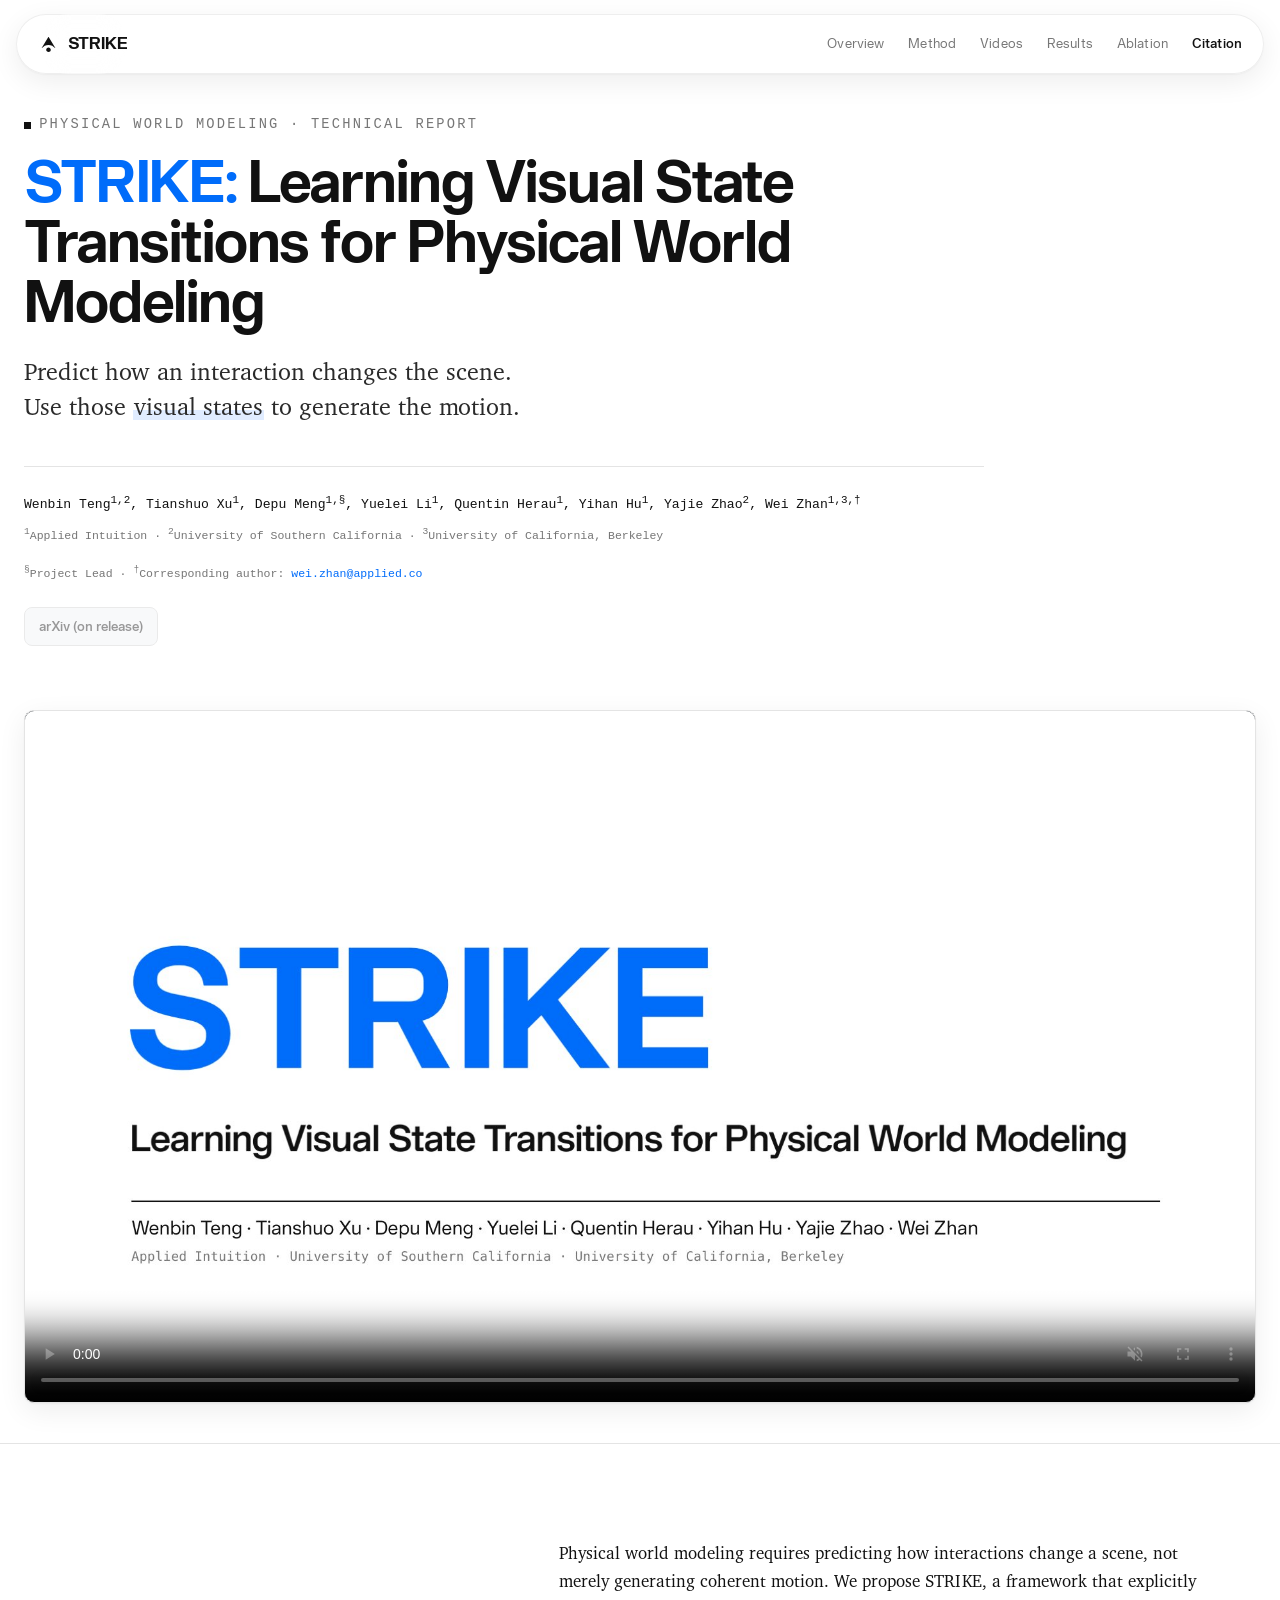
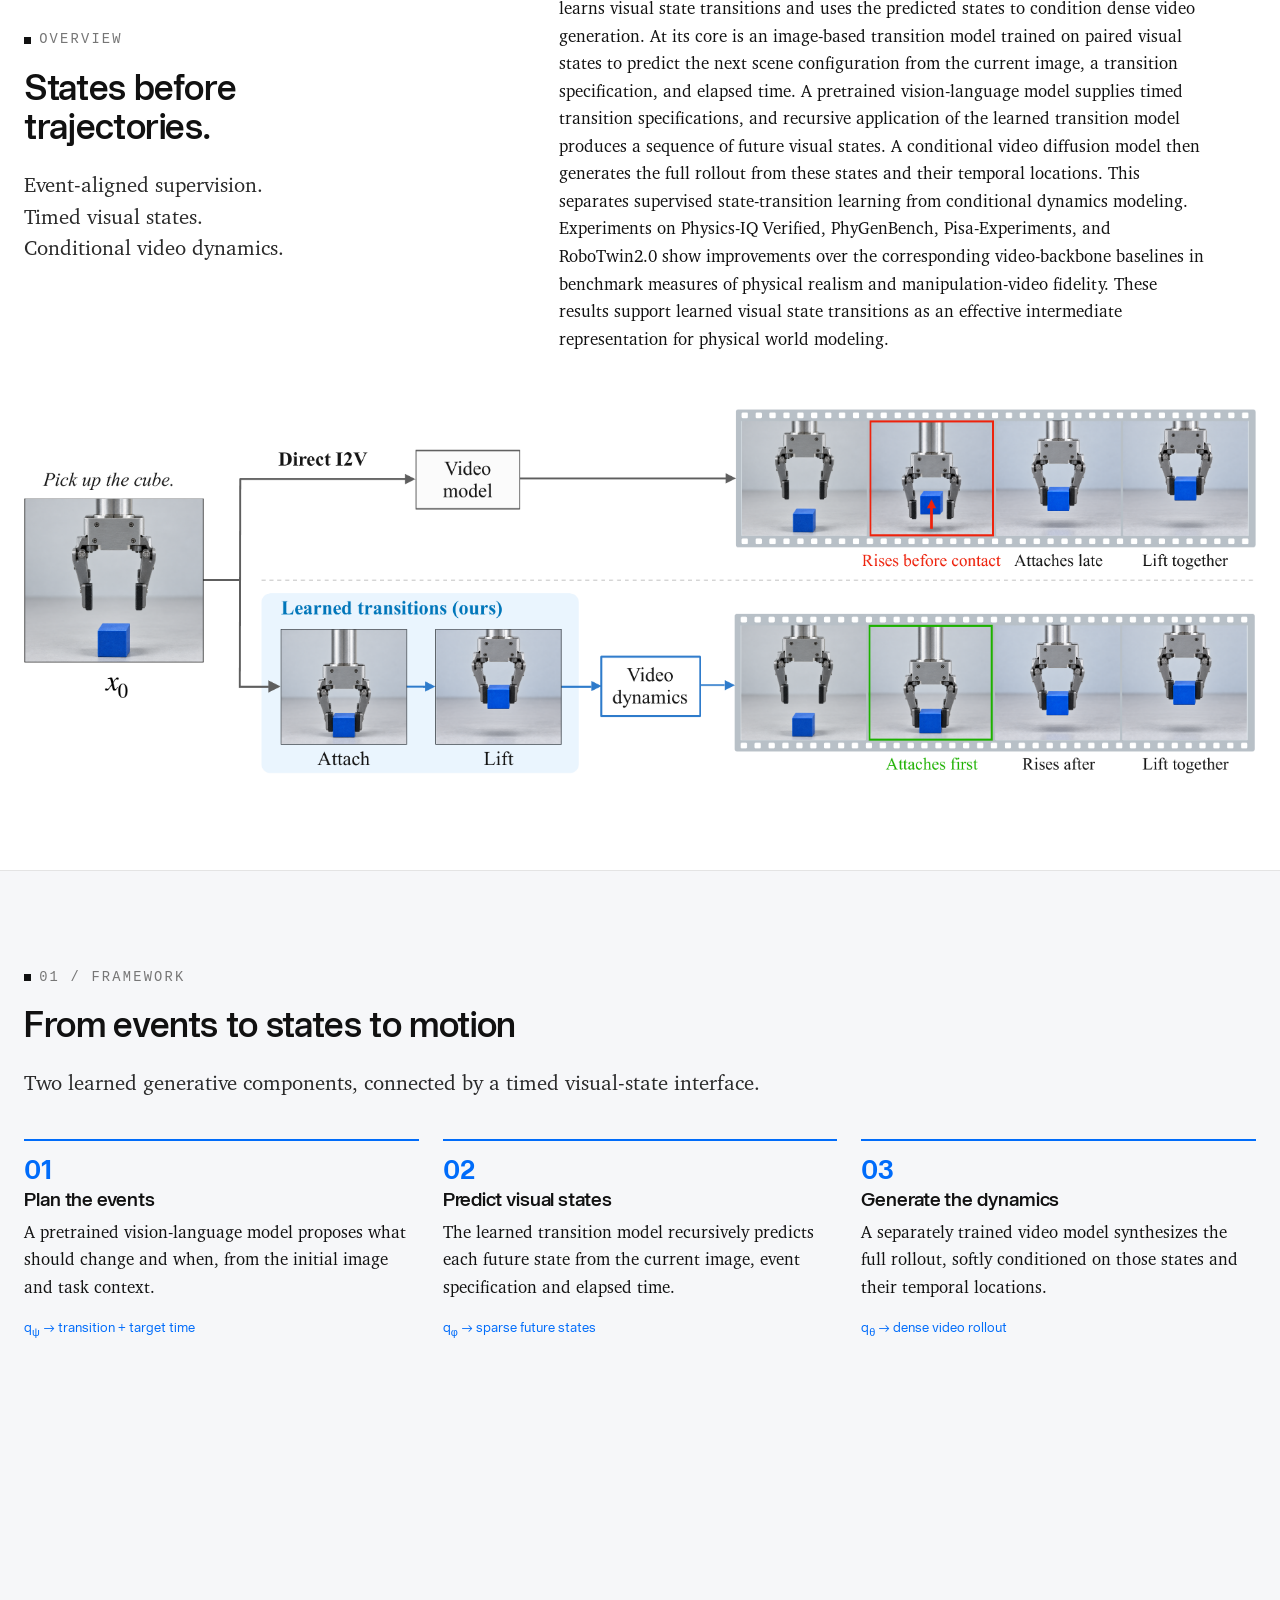
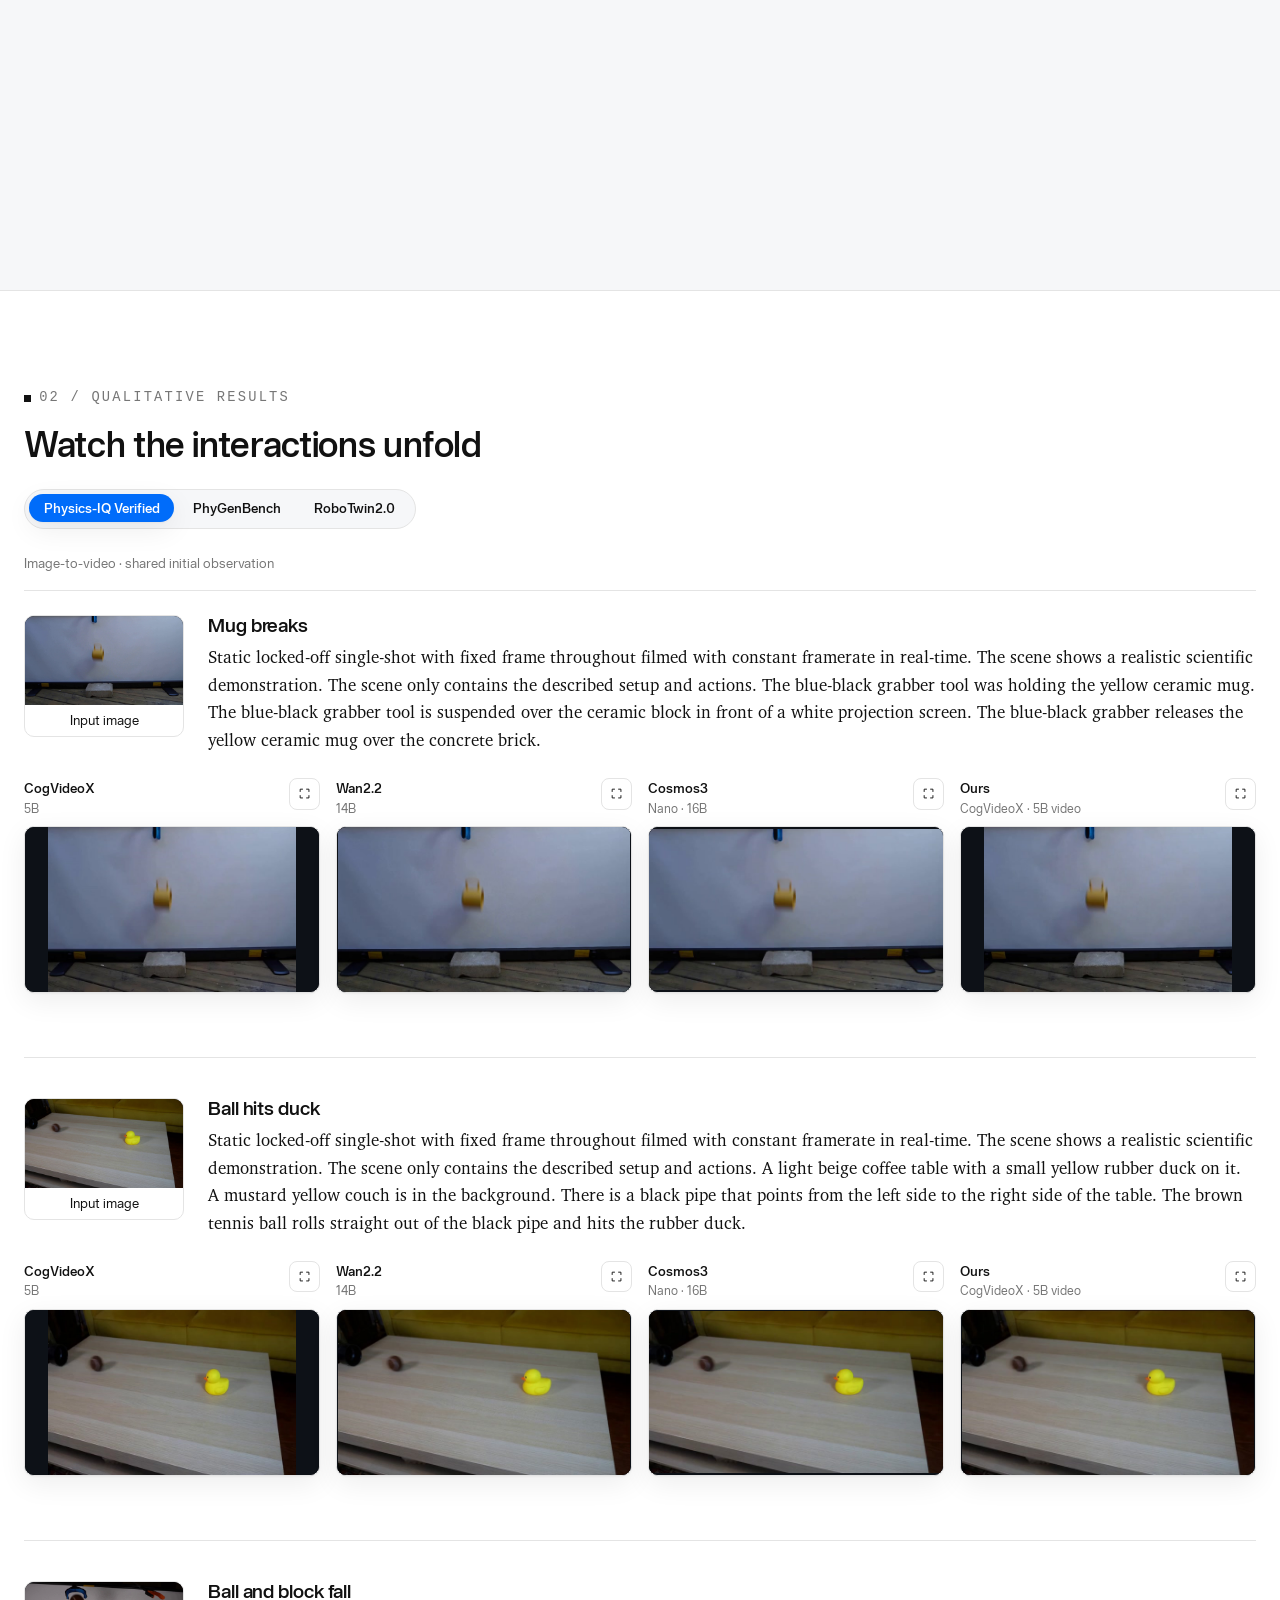
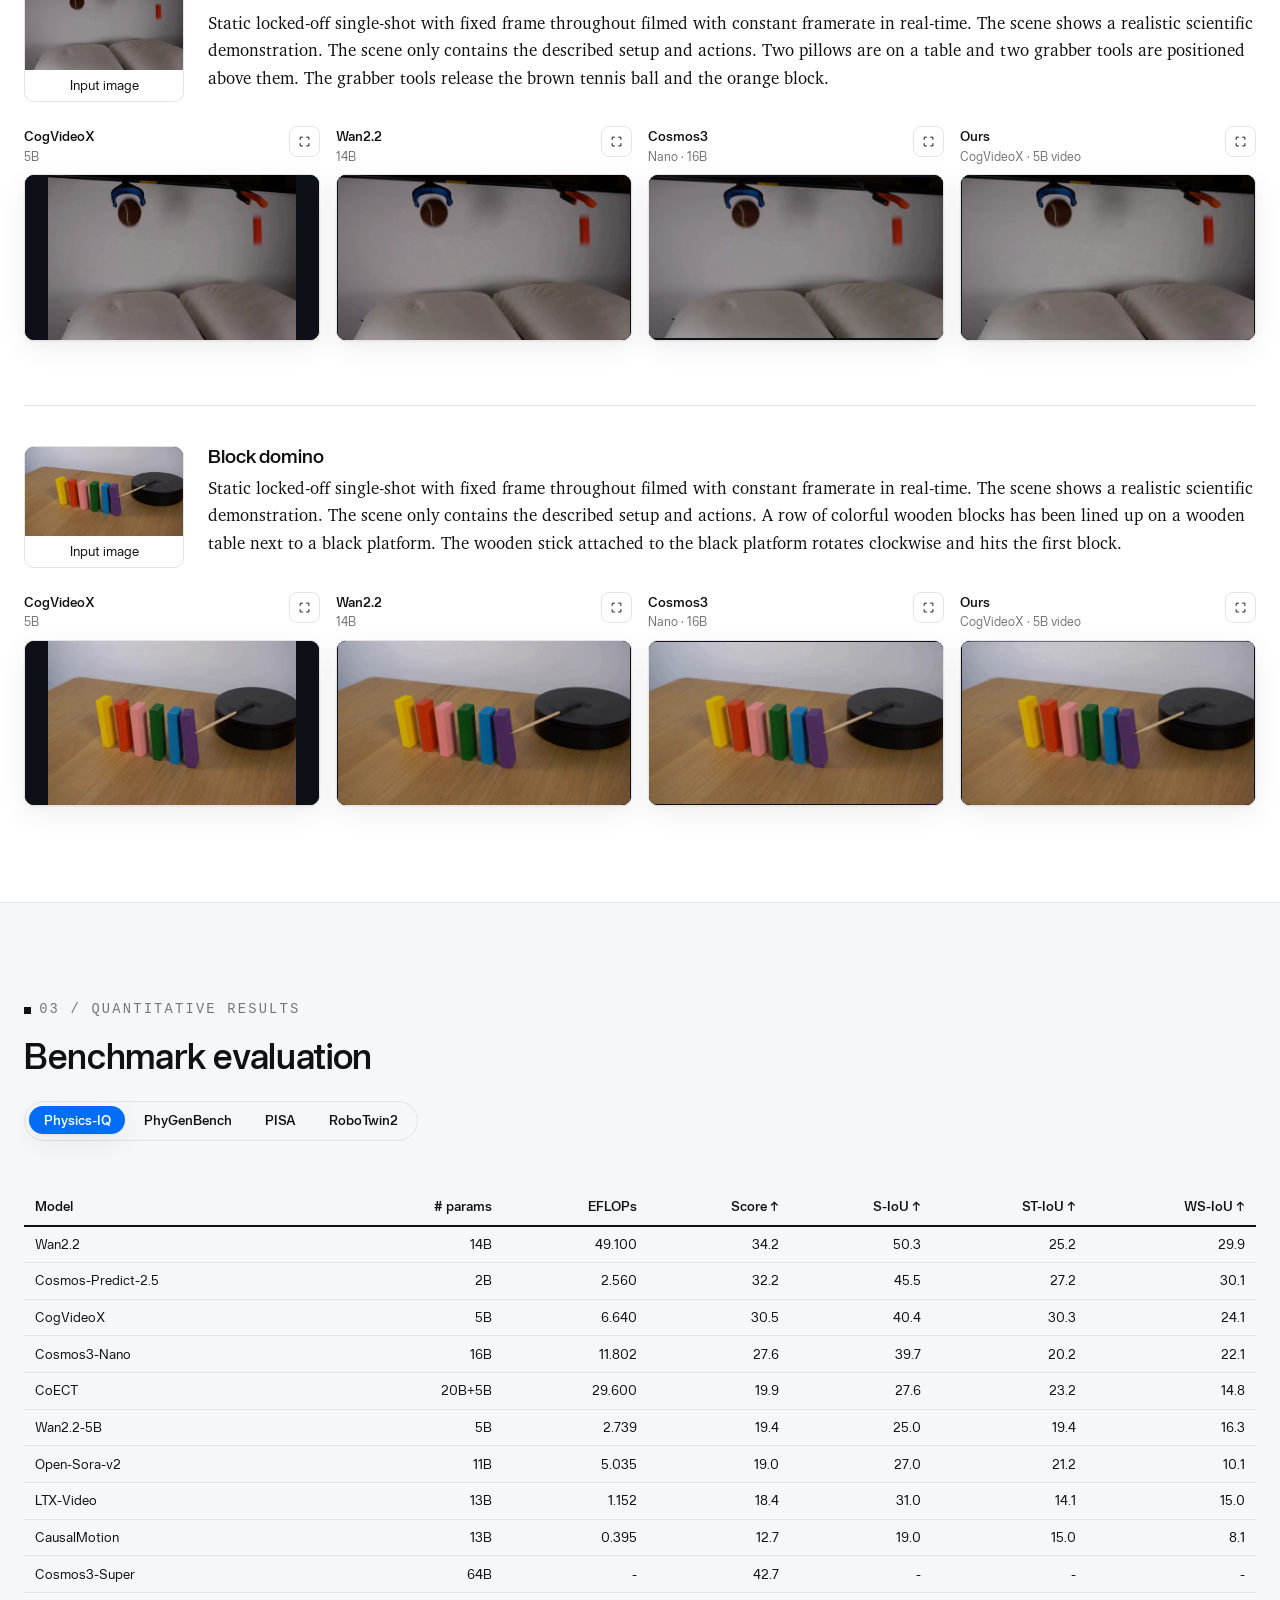
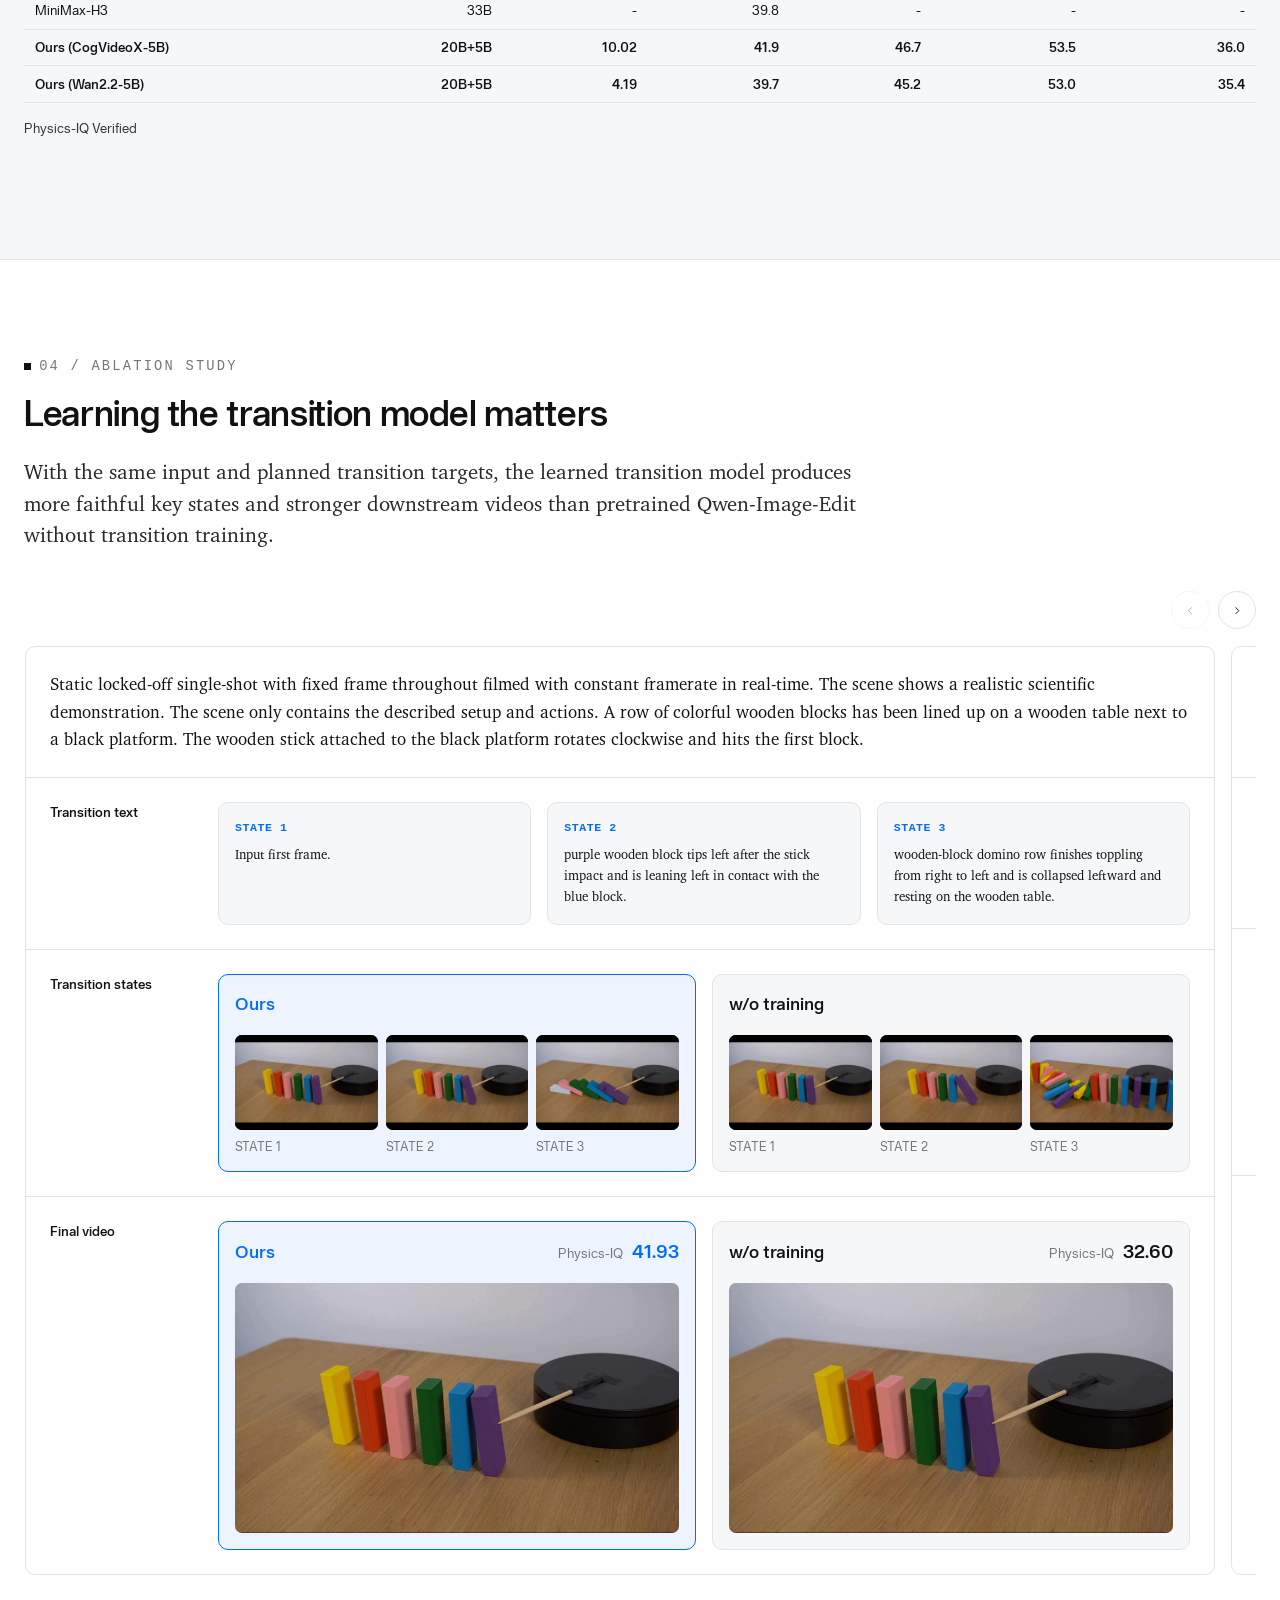
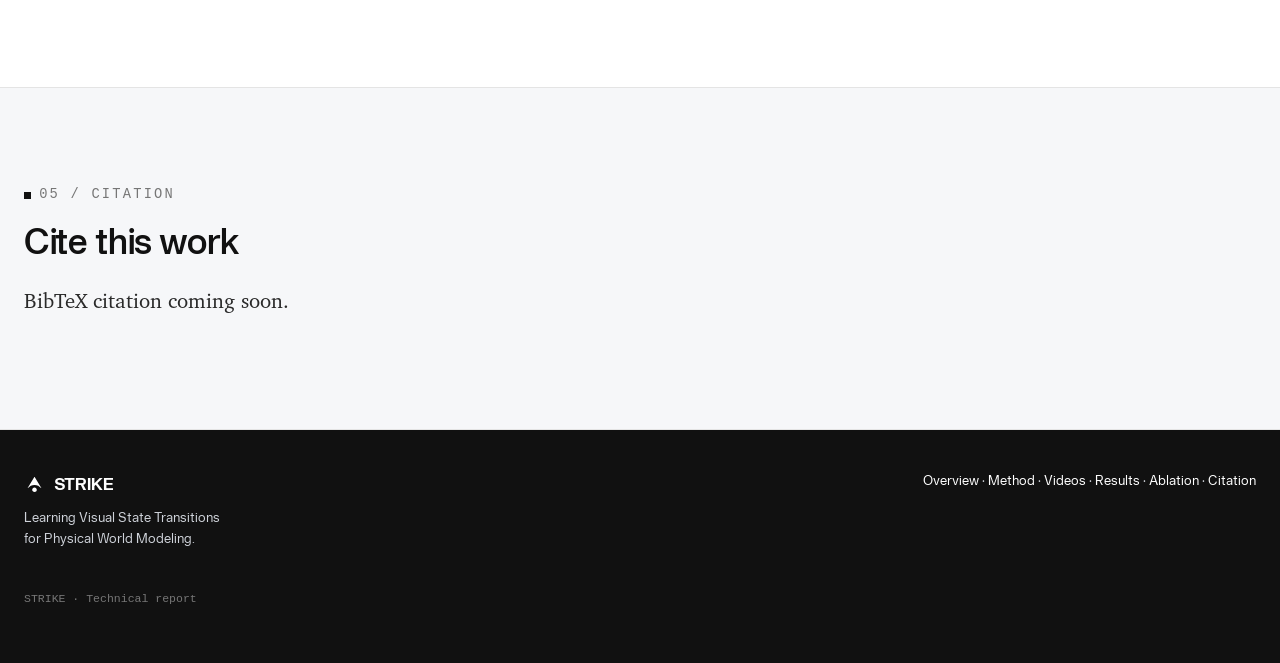
==== commit b7dc259a: "Link author names to their personal pages Published from source 26798ad.  Co-Authored-By: Claude Opu" ====
--- a/index.html
+++ b/index.html
@@ -19,7 +19,7 @@
 <link rel="apple-touch-icon" href="assets/brand/apple-touch-icon.png">
 <script>document.documentElement.classList.add('js');</script>
 <link rel="stylesheet" href="assets/css/styles.css">
-<link rel="stylesheet" href="assets/css/site.css?v=2026-10-06-2">
+<link rel="stylesheet" href="assets/css/site.css?v=2026-10-07-1">
 </head>
 <body>
 <svg class="svg-library" aria-hidden="true" xmlns="http://www.w3.org/2000/svg">
@@ -52,7 +52,7 @@
         <h1 id="paper-title"><span class="accent">STRIKE:</span> Learning Visual State Transitions for Physical World Modeling</h1>
         <p class="lead">Predict how an interaction changes the scene.<br>Use those <mark class="hl">visual states</mark> to generate the motion.</p>
         <div class="hero-meta">
-          <p class="byline"><span class="names">Wenbin Teng<sup>1,2</sup>, Tianshuo Xu<sup>1</sup>, Depu Meng<sup>1,§</sup>, Yuelei Li<sup>1</sup>, Quentin Herau<sup>1</sup>, Yihan Hu<sup>1</sup>, Yajie Zhao<sup>2</sup>, Wei Zhan<sup>1,3,†</sup></span></p>
+          <p class="byline"><span class="names"><a href="https://wbteng9526.github.io/" target="_blank" rel="noopener noreferrer">Wenbin Teng</a><sup>1,2</sup>, <a href="https://tianshuo-xu.github.io/" target="_blank" rel="noopener noreferrer">Tianshuo Xu</a><sup>1</sup>, <a href="https://deppmeng.github.io/" target="_blank" rel="noopener noreferrer">Depu Meng</a><sup>1,§</sup>, <a href="https://yuelei0428.github.io/" target="_blank" rel="noopener noreferrer">Yuelei Li</a><sup>1</sup>, <a href="https://www.linkedin.com/in/quentin-herau-phd-38378b140/" target="_blank" rel="noopener noreferrer">Quentin Herau</a><sup>1</sup>, <a href="https://www.linkedin.com/in/yihan-hu96/" target="_blank" rel="noopener noreferrer">Yihan Hu</a><sup>1</sup>, <a href="https://www.yajie-zhao.com/" target="_blank" rel="noopener noreferrer">Yajie Zhao</a><sup>2</sup>, <a href="https://zhanwei.site/" target="_blank" rel="noopener noreferrer">Wei Zhan</a><sup>1,3,†</sup></span></p>
           <p class="affil"><sup>1</sup>Applied Intuition · <sup>2</sup>University of Southern California · <sup>3</sup>University of California, Berkeley</p>
           <p class="affil"><sup>§</sup>Project Lead · <sup>†</sup>Corresponding author: <a href="mailto:wei.zhan@applied.co">wei.zhan@applied.co</a></p>
           <div class="actions">
--- a/assets/css/site.css
+++ b/assets/css/site.css
@@ -105,6 +105,10 @@
   html:not(.js) .nav a { font-family: var(--font-sans); font-size: var(--fs-meta); border: 0; padding: 0; }
 }
 
+/* Author names link to personal pages; keep them ink so blue stays the one accent. */
+.byline .names a { color: inherit; text-underline-offset: .2em; }
+.byline .names a:hover, .byline .names a:focus-visible { color: var(--blue); text-decoration: underline; }
+
 /* Teaser video: closes the masthead, ahead of Overview. */
 .teaser-video { margin-top: var(--space-5); }
 /* The teaser is a white, full-frame 16:9 film: fill the bordered frame so no
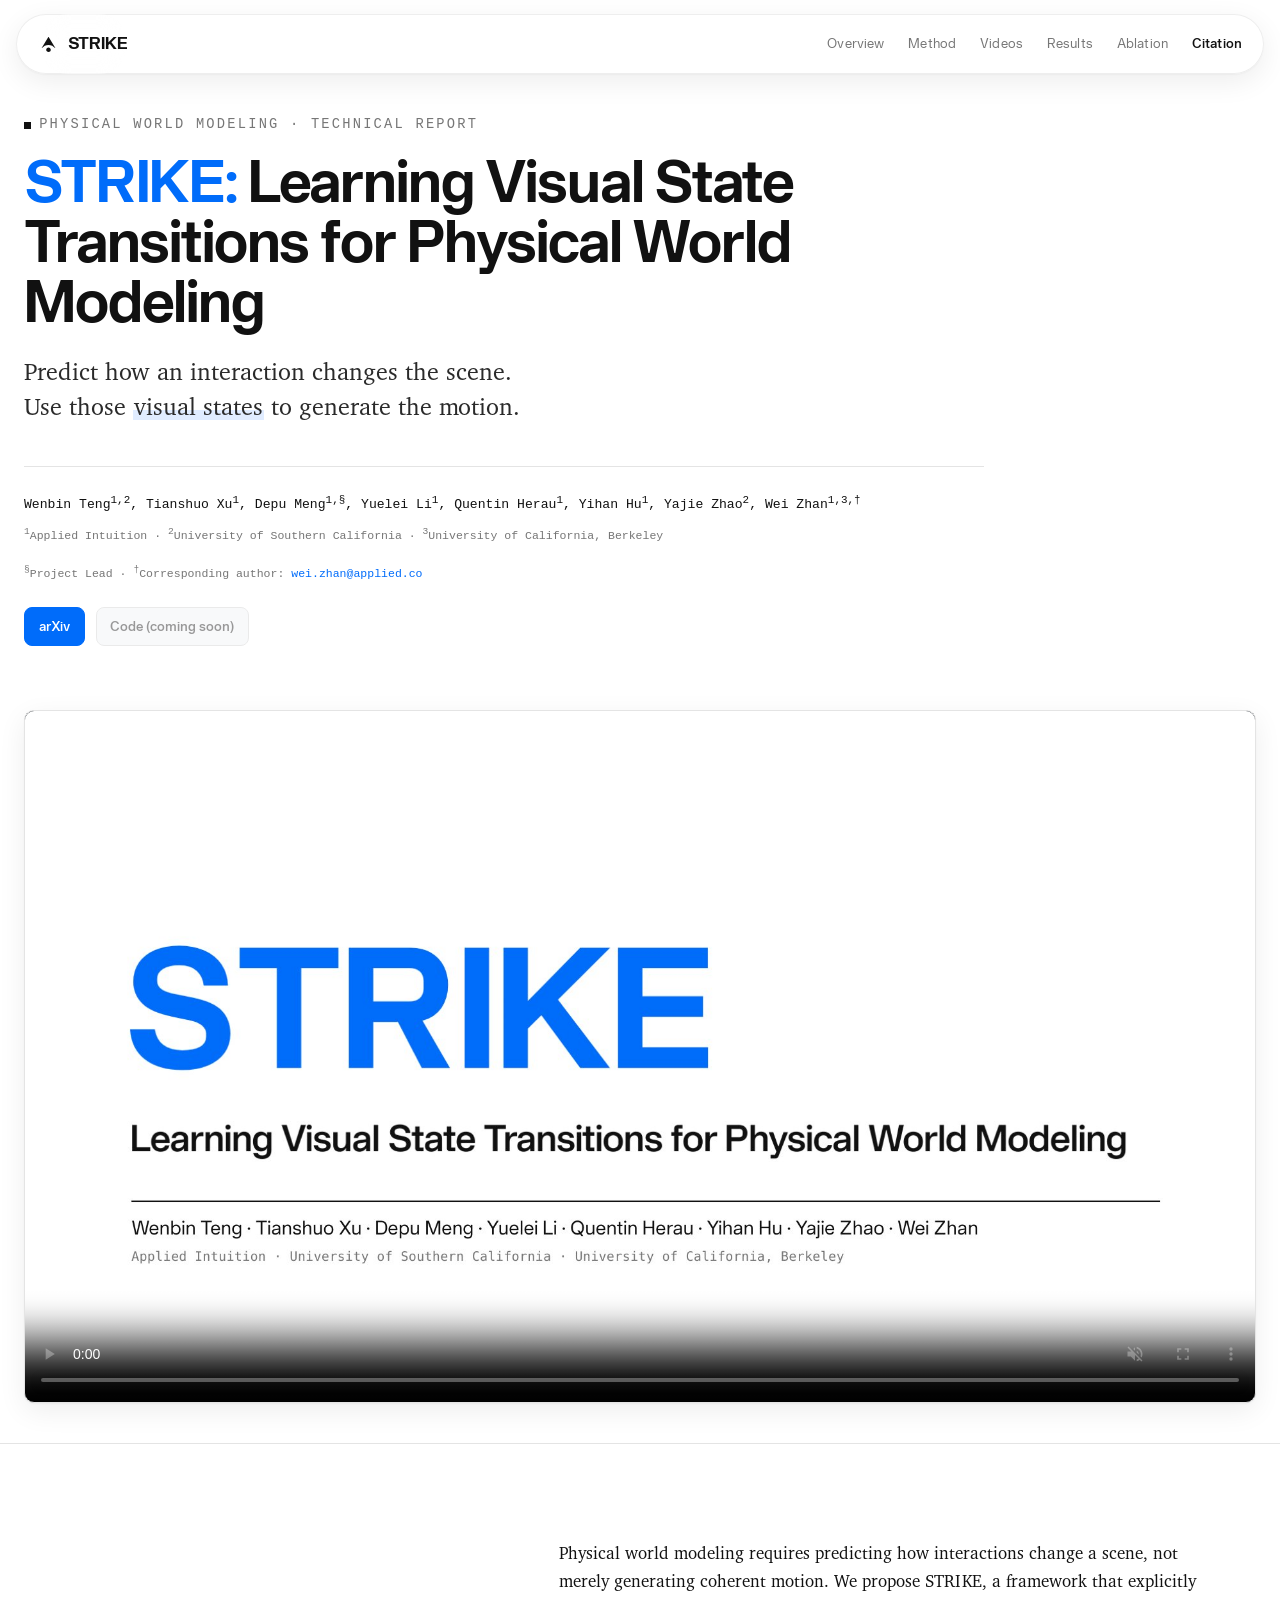
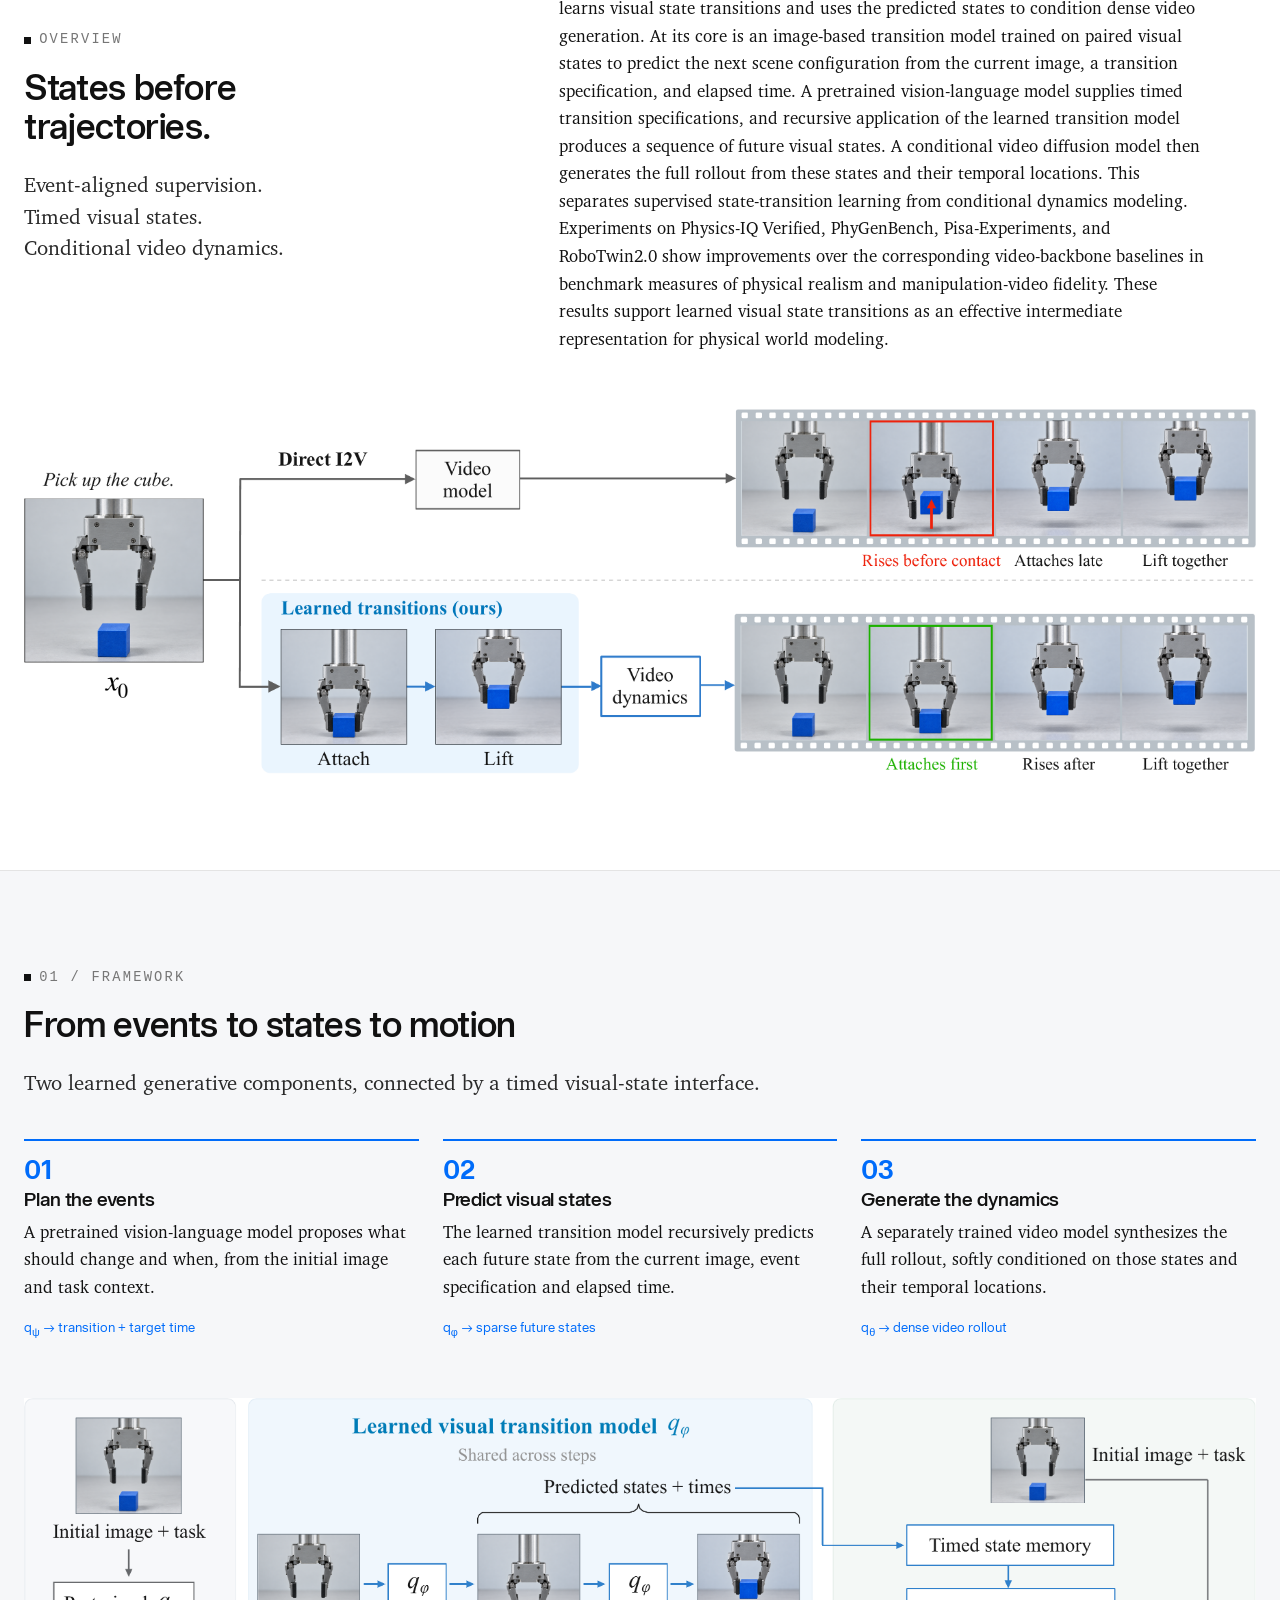
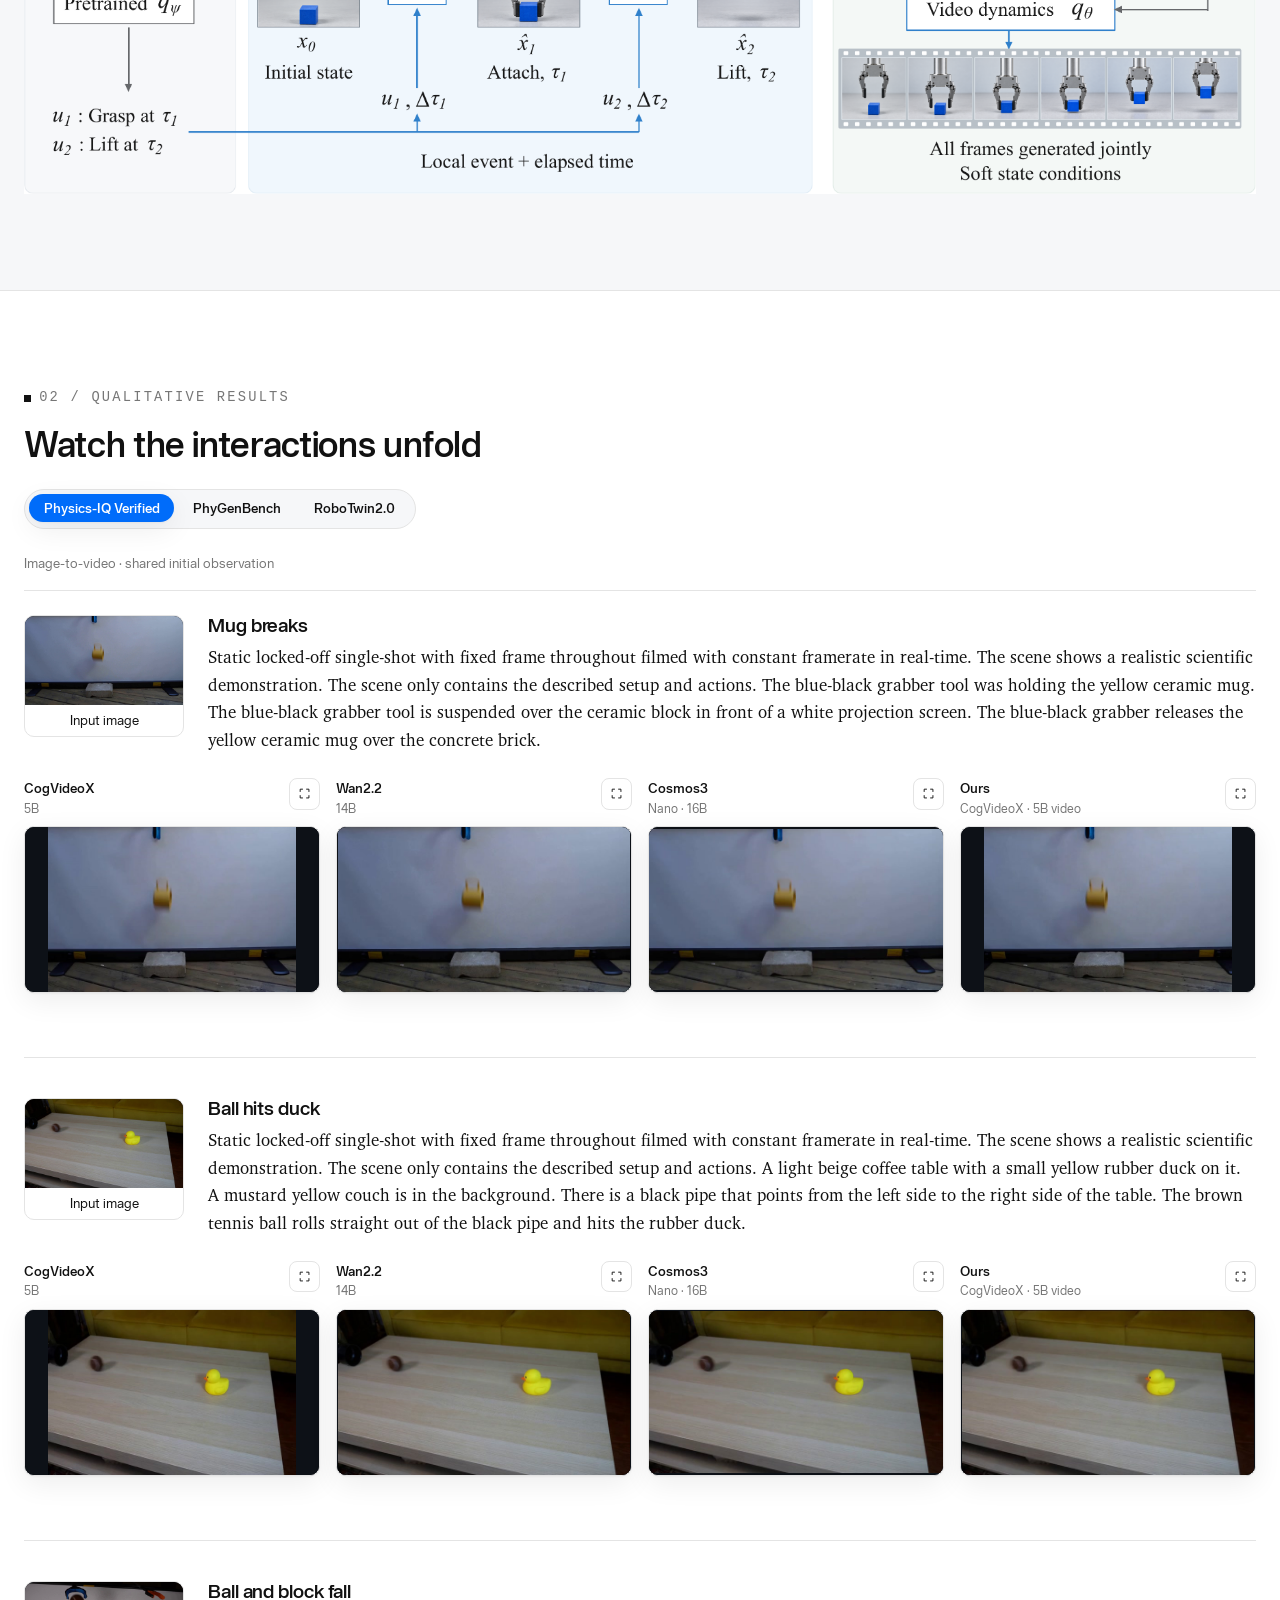
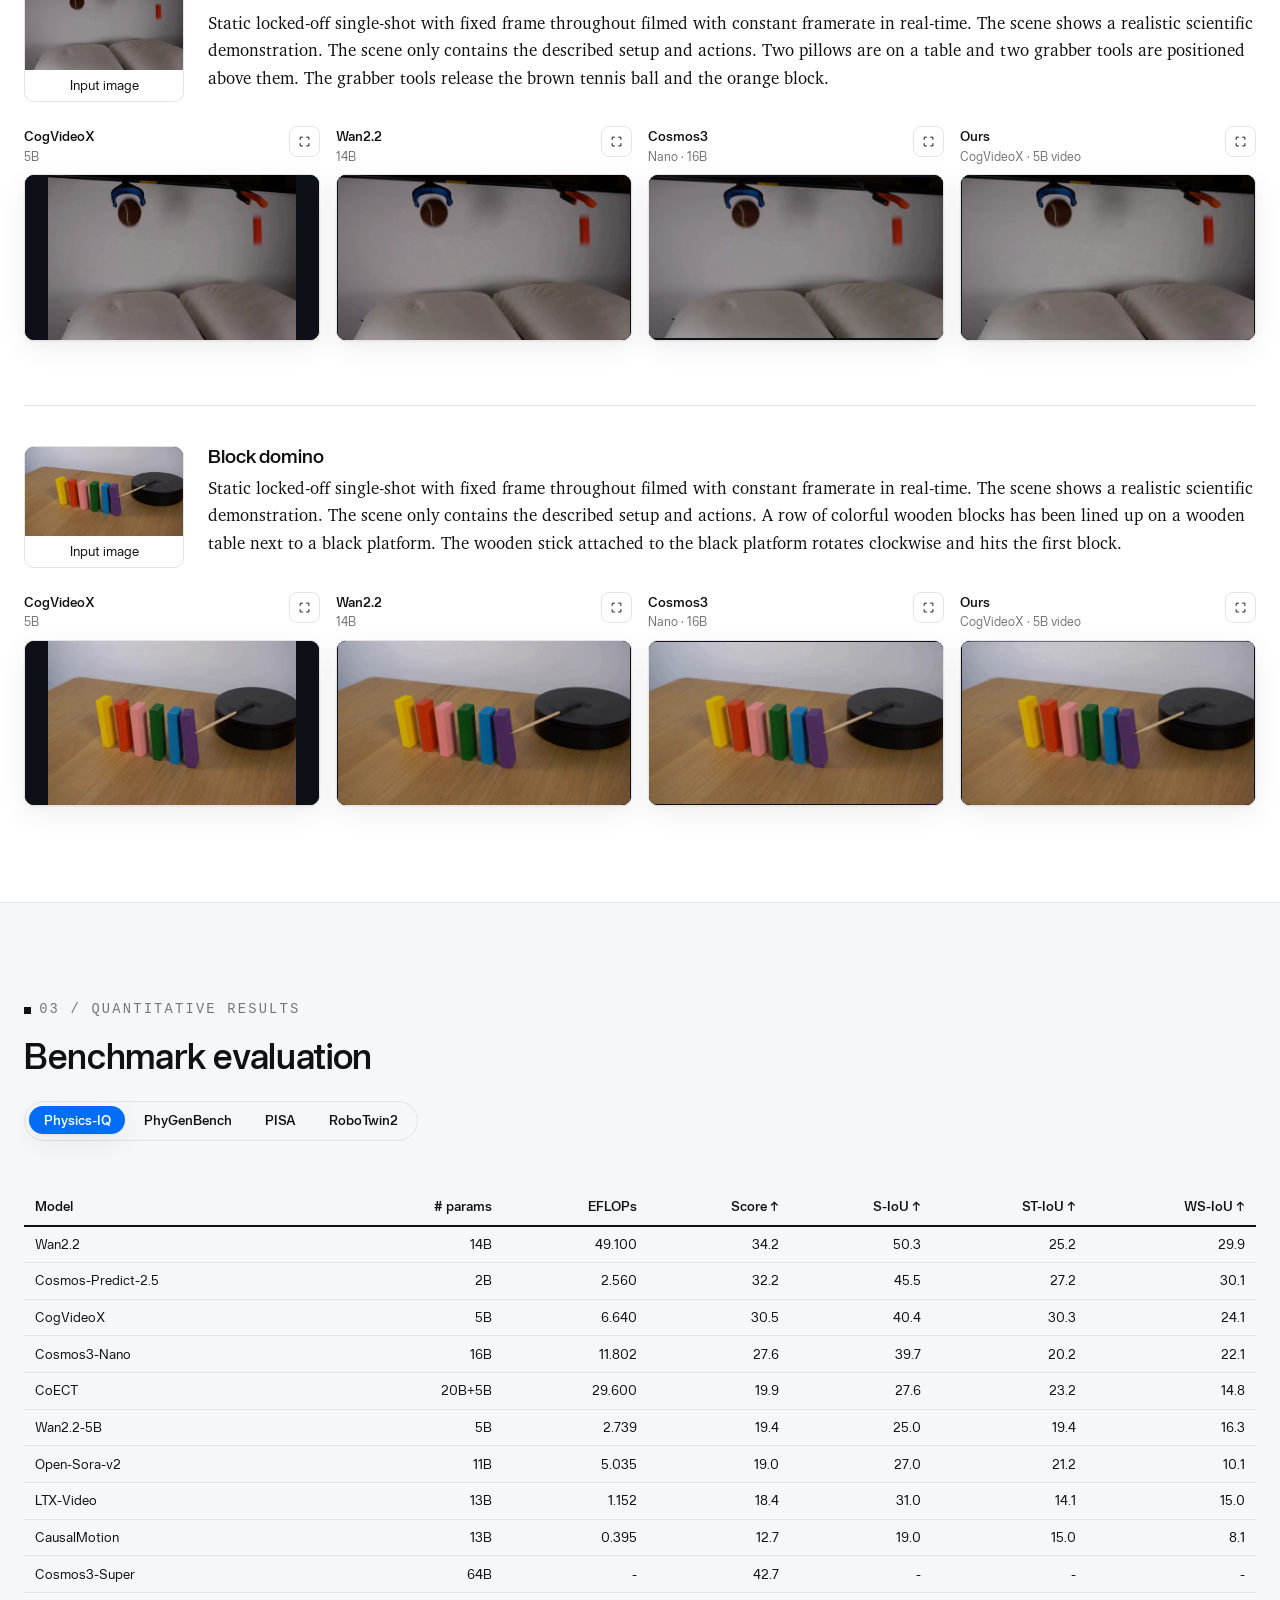
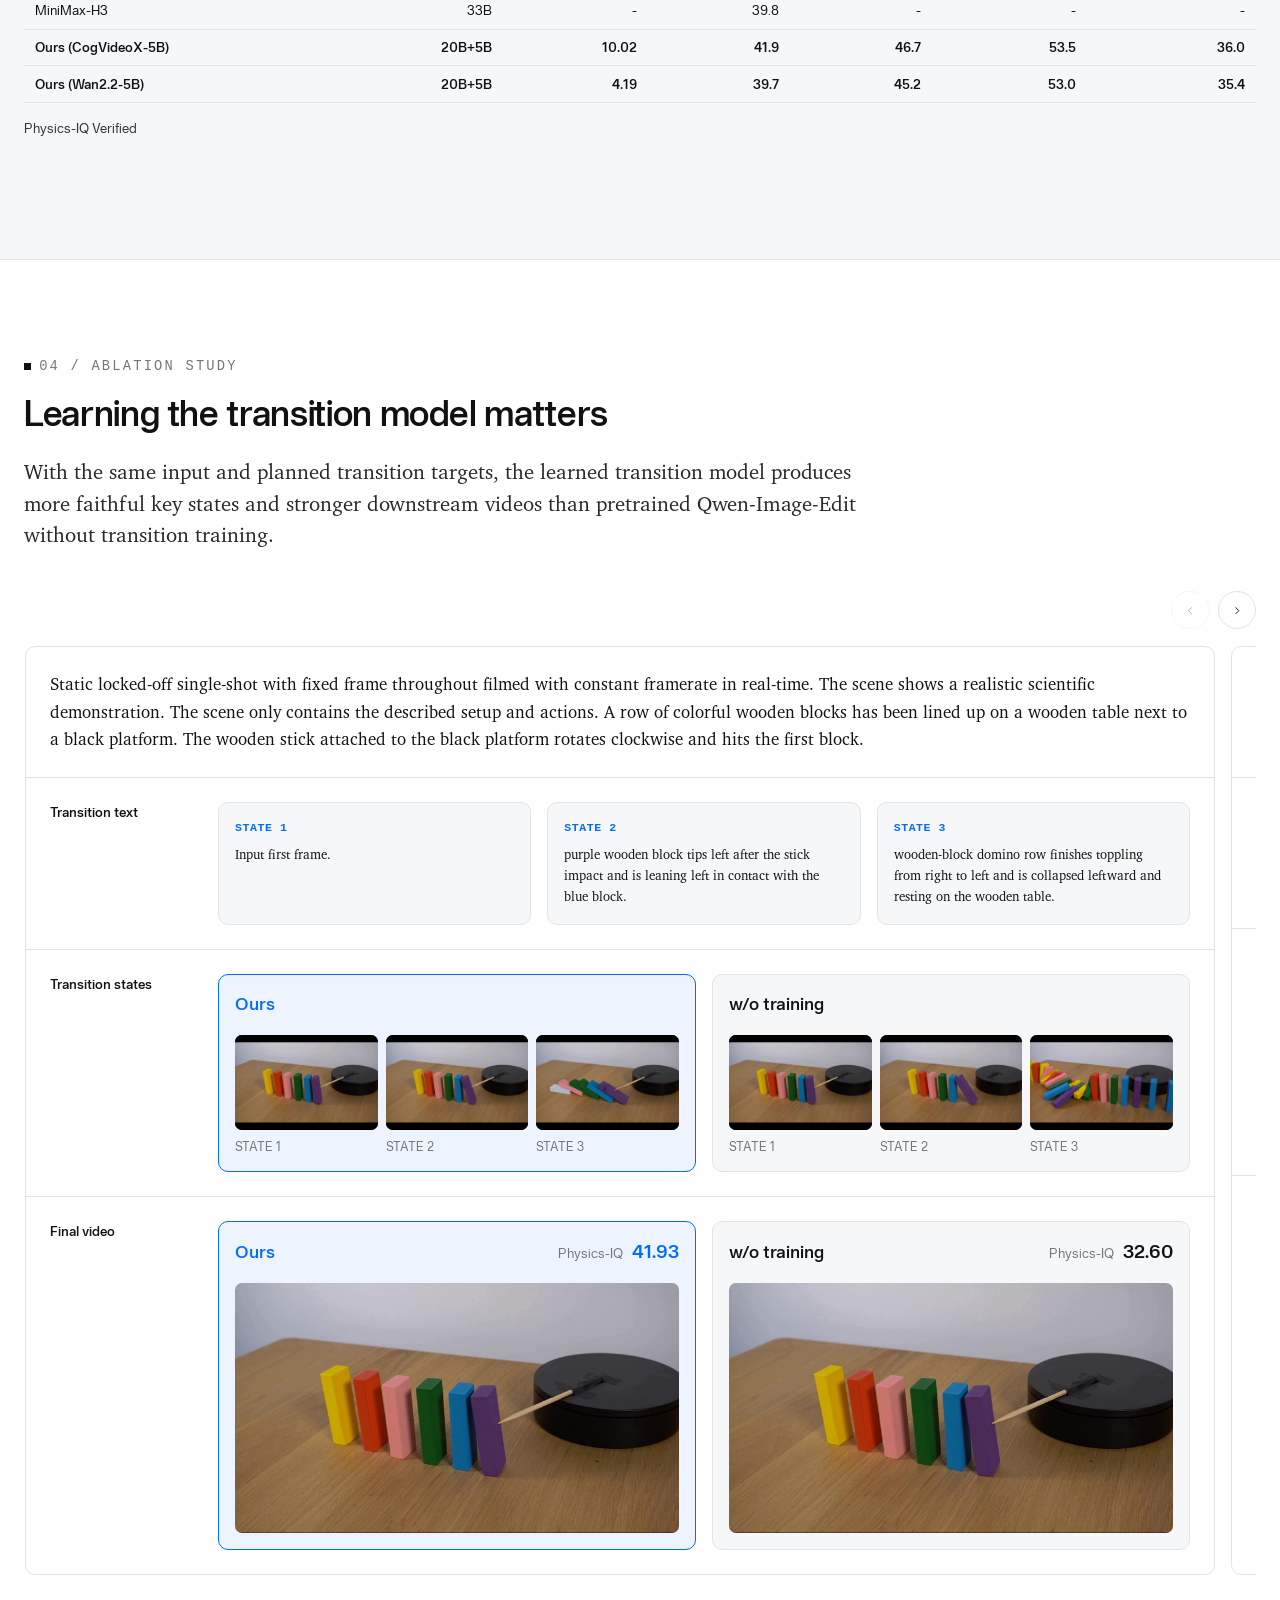
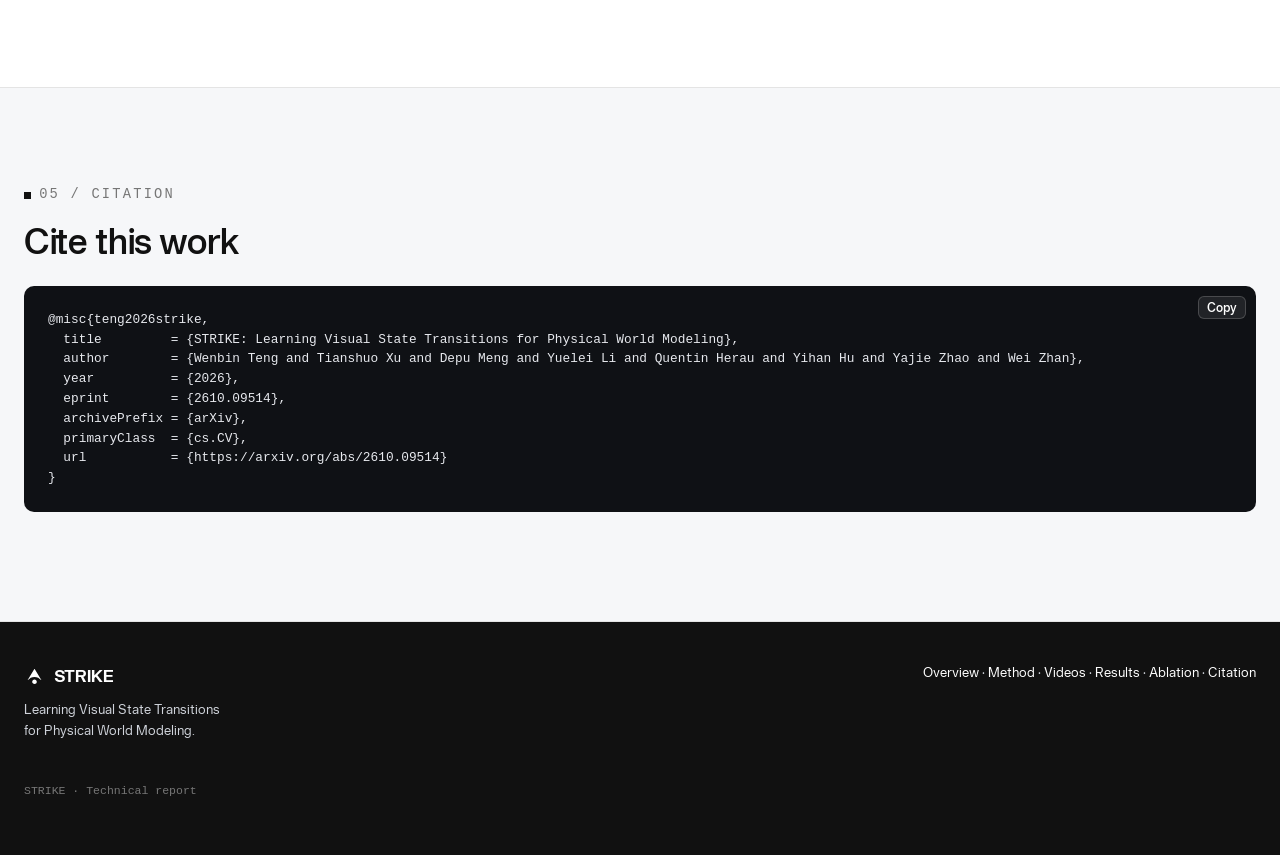
==== commit 414d74d1: "Link the arXiv paper; add Code (coming soon) and BibTeX Published from source 53e5621.  Co-Authored-" ====
--- a/index.html
+++ b/index.html
@@ -56,8 +56,8 @@
           <p class="affil"><sup>1</sup>Applied Intuition · <sup>2</sup>University of Southern California · <sup>3</sup>University of California, Berkeley</p>
           <p class="affil"><sup>§</sup>Project Lead · <sup>†</sup>Corresponding author: <a href="mailto:wei.zhan@applied.co">wei.zhan@applied.co</a></p>
           <div class="actions">
-            <!-- Replace with the arXiv link once the paper is public. -->
-            <span class="btn btn-disabled" aria-disabled="true">arXiv (on release)</span>
+            <a class="btn btn-primary" href="https://arxiv.org/abs/2610.09514" target="_blank" rel="noopener noreferrer">arXiv</a>
+            <span class="btn btn-disabled" aria-disabled="true">Code (coming soon)</span>
           </div>
         </div>
       </div>
@@ -329,7 +329,15 @@
       <div class="reveal">
         <p class="eyebrow">05 / Citation</p>
         <h2 id="citation-title">Cite this work</h2>
-        <p class="lead prose">BibTeX citation coming soon.</p>
+        <pre class="bibtex"><code>@misc{teng2026strike,
+  title         = {STRIKE: Learning Visual State Transitions for Physical World Modeling},
+  author        = {Wenbin Teng and Tianshuo Xu and Depu Meng and Yuelei Li and Quentin Herau and Yihan Hu and Yajie Zhao and Wei Zhan},
+  year          = {2026},
+  eprint        = {2610.09514},
+  archivePrefix = {arXiv},
+  primaryClass  = {cs.CV},
+  url           = {https://arxiv.org/abs/2610.09514}
+}</code></pre>
       </div>
     </div>
   </section>
